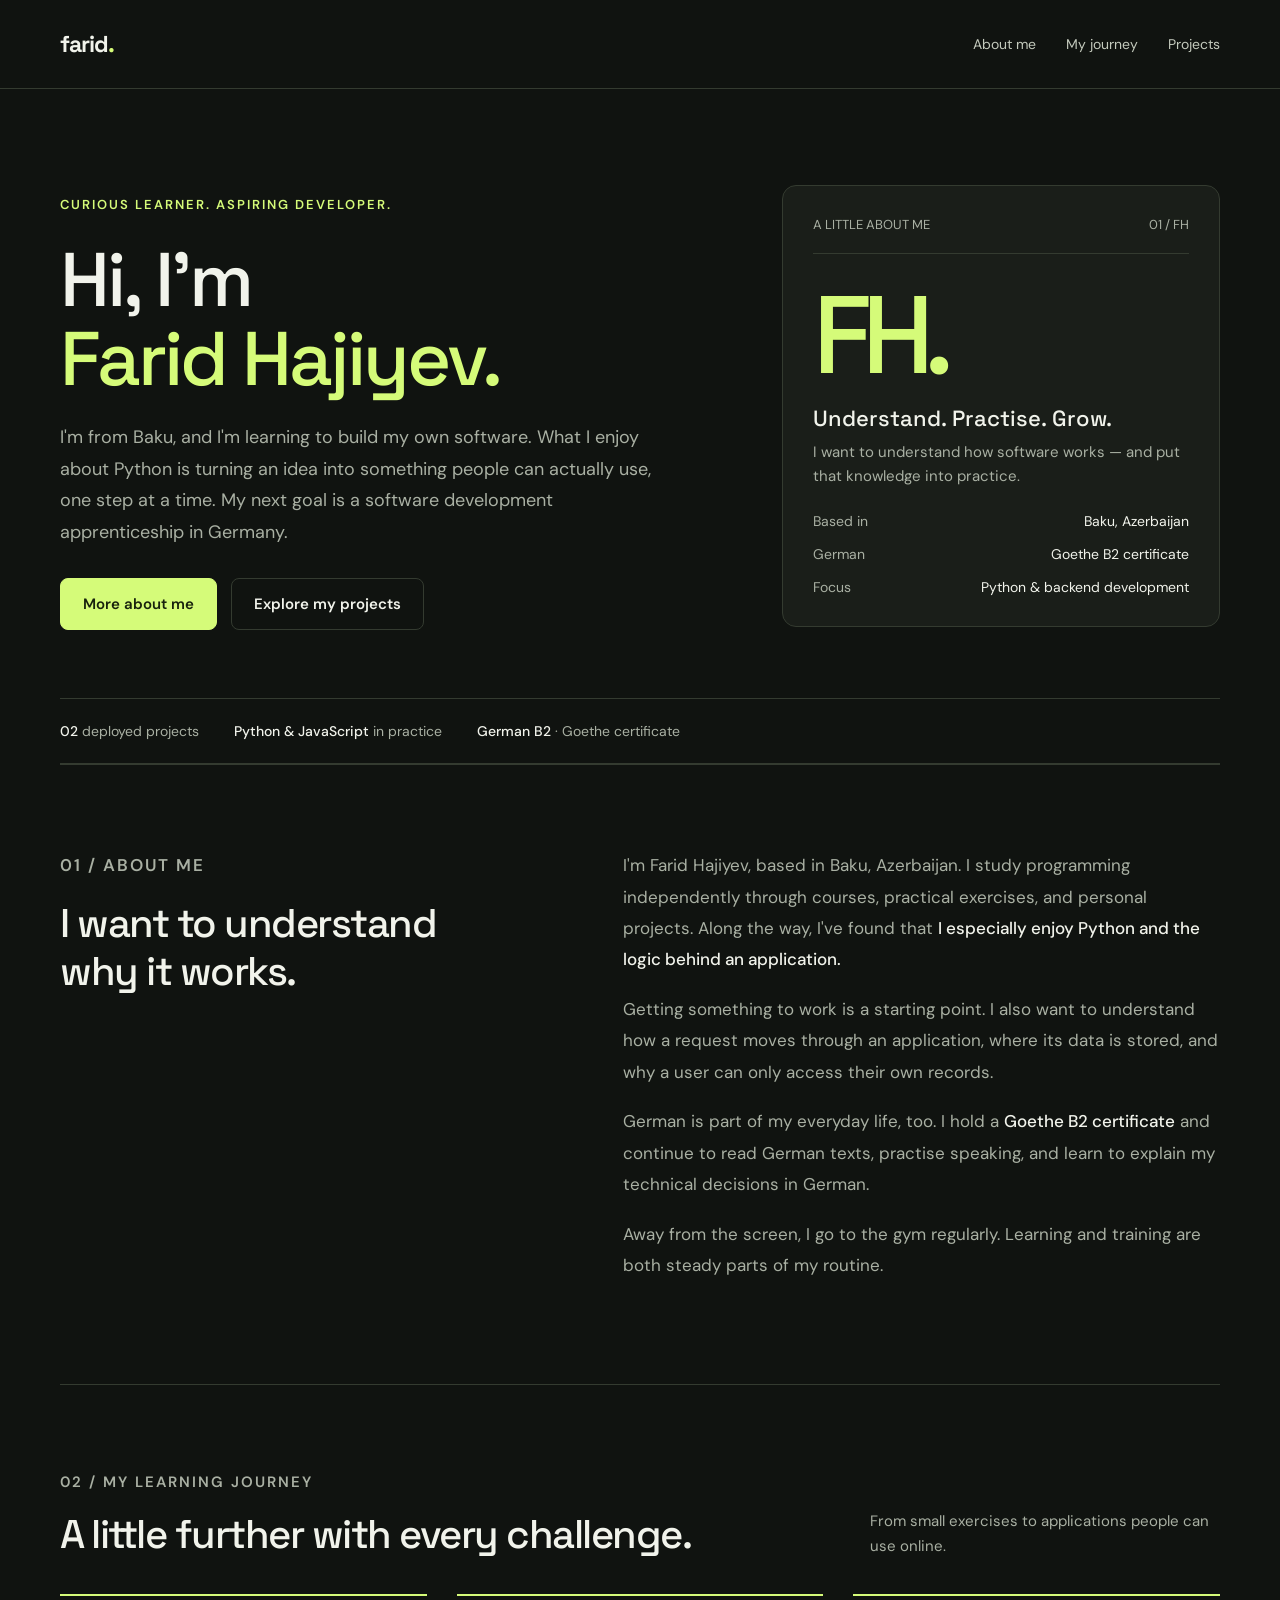
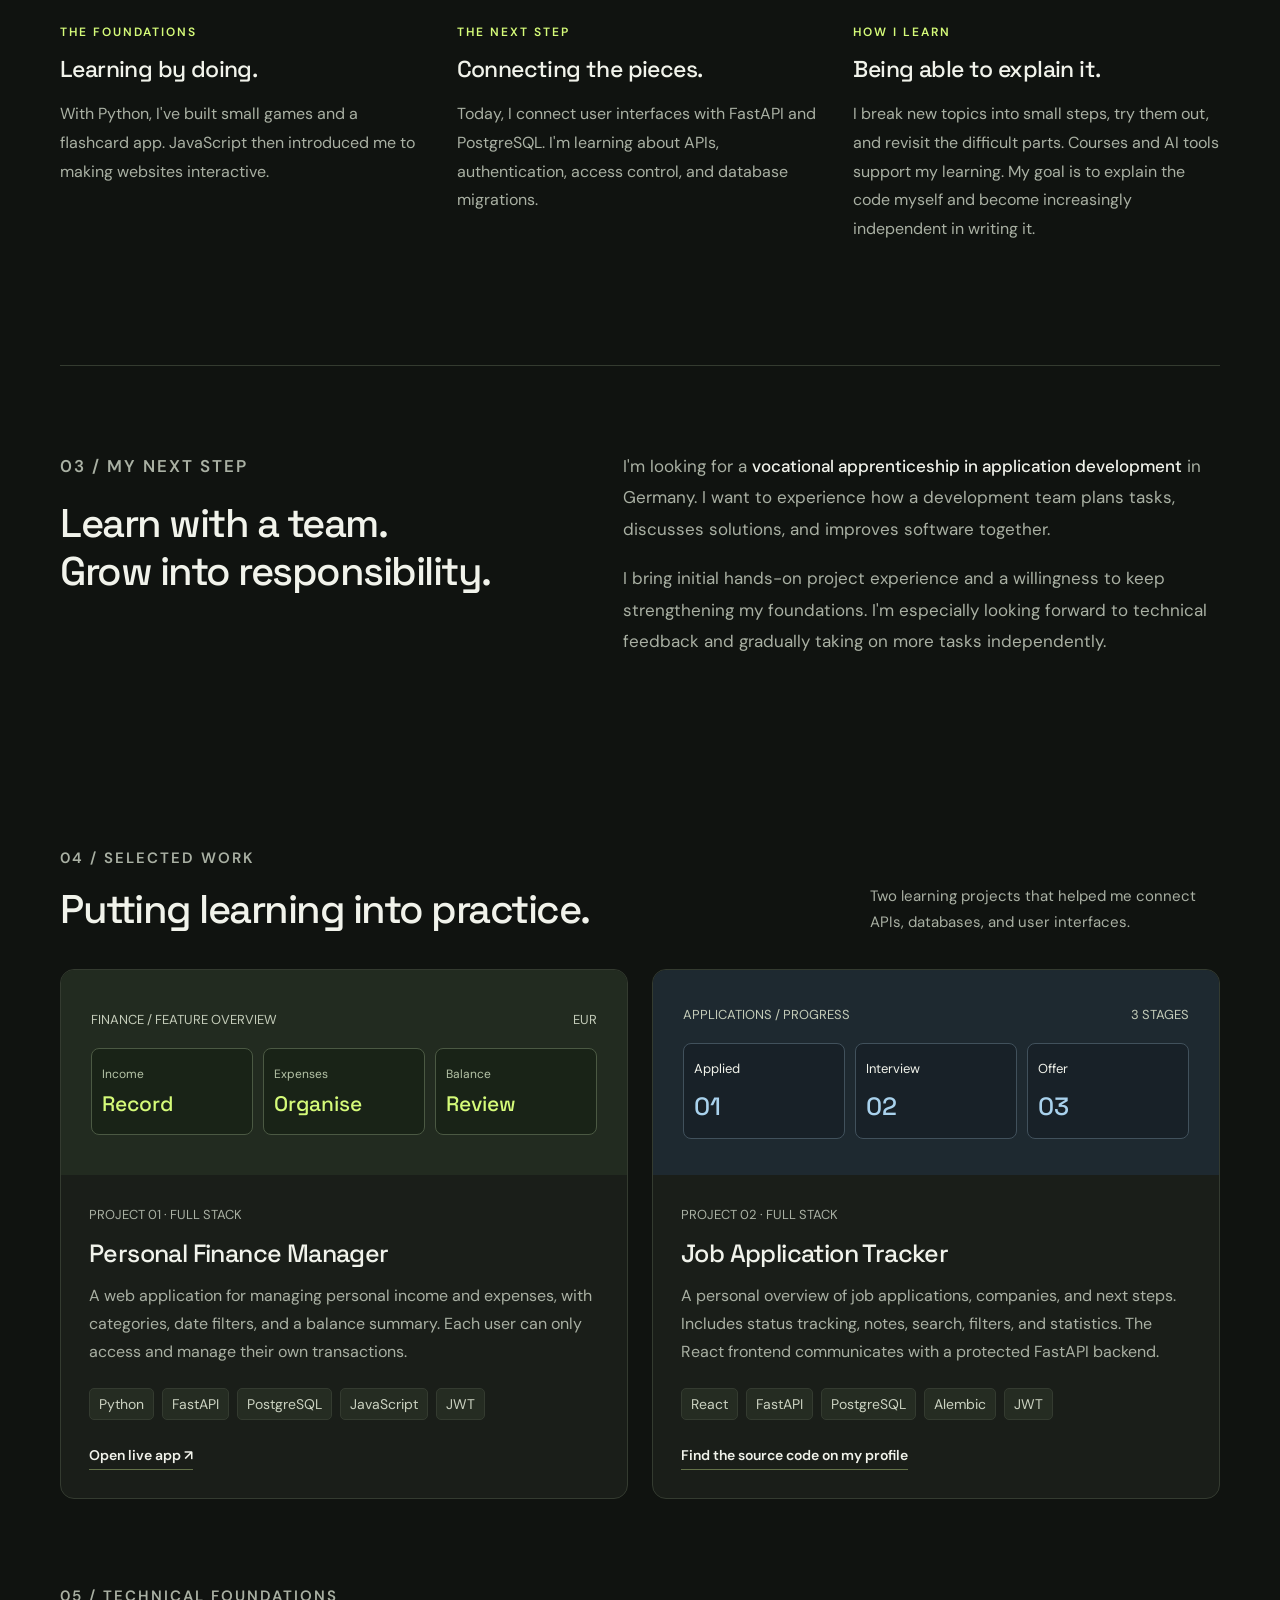
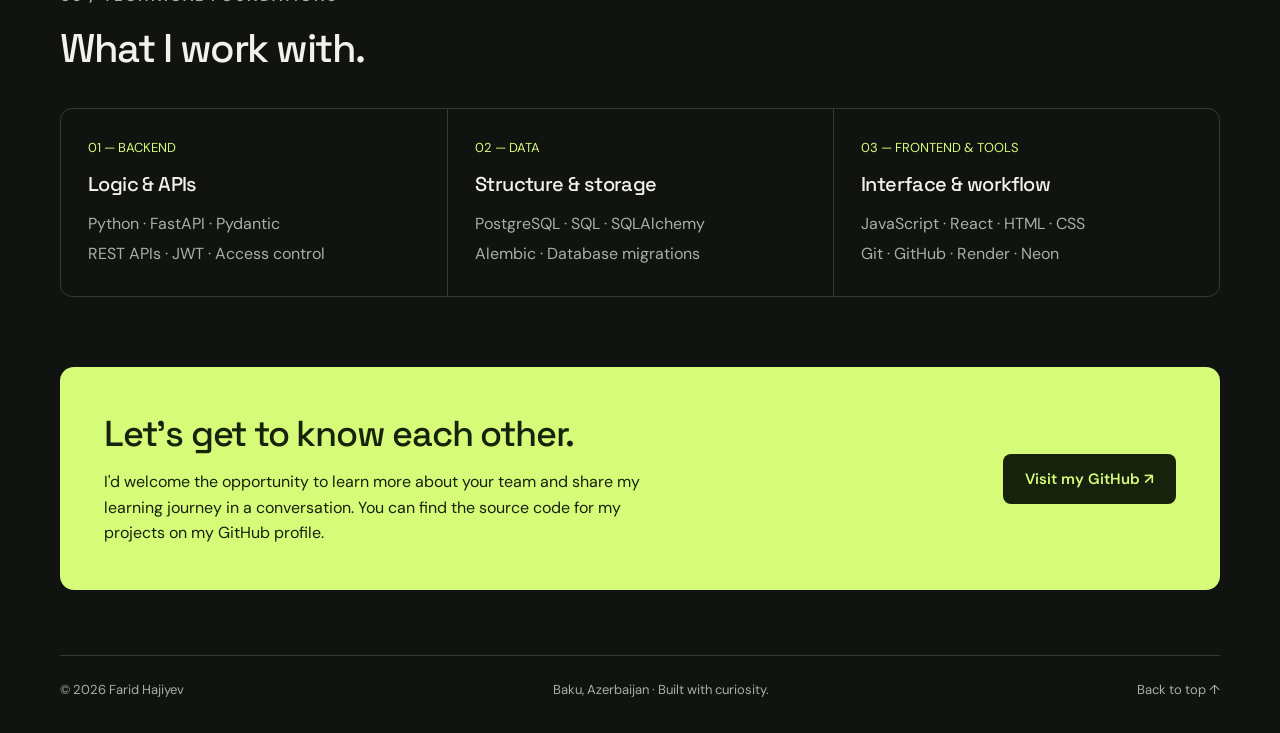
==== index.html @ 2de076d3 "Add files via upload" ====
<!doctype html>
<html lang="en">
<head>
<meta charset="UTF-8"><meta name="viewport" content="width=device-width,initial-scale=1">
<title>Farid Hajiyev — Aspiring Software Developer</title>
<meta name="description" content="Meet Farid Hajiyev, an aspiring software developer from Baku. My learning journey, motivation, and projects with Python, FastAPI, React, and PostgreSQL.">
<meta name="theme-color" content="#101310">
<link rel="icon" type="image/svg+xml" href="data:image/svg+xml,%3Csvg xmlns='http://www.w3.org/2000/svg' viewBox='0 0 64 64'%3E%3Crect width='64' height='64' rx='14' fill='%23101310'/%3E%3Ctext x='11' y='44' font-family='Arial' font-weight='bold' font-size='34' fill='%23d5fb79'%3EFH%3C/text%3E%3C/svg%3E">
<style>
@import url('https://fonts.googleapis.com/css2?family=DM+Sans:wght@400;500;600;700&family=Space+Grotesk:wght@400;500;600;700&display=swap');
:root{--bg:#101310;--panel:#1a1e19;--ink:#f1f3eb;--muted:#a9b0a3;--lime:#d5fb79;--line:#343b30;font-family:'DM Sans',sans-serif;color:var(--ink);background:var(--bg);font-synthesis:none}*{box-sizing:border-box}html{scroll-behavior:smooth;scroll-padding-top:90px}body{margin:0}a{color:inherit;text-decoration:none}button{font:inherit}a:focus-visible,button:focus-visible{outline:3px solid var(--lime);outline-offset:6px}::selection{color:var(--bg);background:var(--lime)}.wrap{width:min(1160px,calc(100% - 64px));margin:auto}header{border-bottom:1px solid var(--line)}nav{min-height:88px;display:flex;align-items:center;justify-content:space-between;gap:24px}.logo{font-family:'Space Grotesk',sans-serif;font-weight:700;font-size:23px;letter-spacing:-1px}.logo span{color:var(--lime)}.navlinks{display:flex;gap:30px;align-items:center;font-size:14px}.navlinks a{color:#c4cabd}.navlinks a:hover{color:var(--lime)}.nav-git{padding:10px 17px;border:1px solid var(--line);border-radius:100px}.eyebrow{font-size:13px;letter-spacing:2px;text-transform:uppercase;color:var(--lime);font-weight:600}.hero{padding:92px 0 68px;display:grid;grid-template-columns:1.5fr 1fr;gap:65px;align-items:center}h1,h2,h3{font-family:'Space Grotesk',sans-serif;font-weight:500}h1{font-size:clamp(50px,6.8vw,86px);line-height:1.04;letter-spacing:-5px;margin:24px 0}h1 em{font-style:normal;color:var(--lime)}.intro{font-size:18px;line-height:1.75;color:var(--muted);max-width:550px}.actions{display:flex;gap:14px;flex-wrap:wrap;margin-top:30px}.button{display:inline-flex;align-items:center;justify-content:center;gap:20px;padding:15px 22px;border-radius:8px;font-size:15px;font-weight:600;border:1px solid var(--line);transition:transform .2s,background .2s}.button:hover{transform:translateY(-2px);background:#272e22}.primary{background:var(--lime);border-color:var(--lime);color:#18220d}.primary:hover{background:#e1ff9b}.profile{border:1px solid var(--line);border-radius:14px;padding:30px;position:relative;background:var(--panel)}.profile-top{display:flex;justify-content:space-between;align-items:center;border-bottom:1px solid var(--line);padding-bottom:20px;font-size:13px;color:var(--muted)}.monogram{font-family:'Space Grotesk',sans-serif;font-size:110px;font-weight:500;color:var(--lime);letter-spacing:-10px;margin:26px 0 14px;line-height:1}.profile h2{font-size:24px;margin:0 0 8px}.profile p{color:var(--muted);margin:0 0 24px;font-size:15px;line-height:1.6}.facts{margin:0;display:grid;gap:15px}.facts div{display:flex;justify-content:space-between;gap:20px;font-size:14px}.facts dt{color:var(--muted)}.facts dd{margin:0;text-align:right}.hero-foot{padding:23px 0;border-top:1px solid var(--line);border-bottom:1px solid var(--line);display:flex;gap:35px;flex-wrap:wrap;color:var(--muted);font-size:14px}.hero-foot strong{color:var(--ink);font-weight:500}.section{padding:85px 0}.section-head{display:flex;justify-content:space-between;align-items:end;gap:25px;margin-bottom:34px}.section-head h2{font-size:40px;letter-spacing:-1.5px;margin:13px 0 0}.section-head p{max-width:350px;color:var(--muted);line-height:1.7;font-size:15px;margin:0}.projects{display:grid;grid-template-columns:1fr 1fr;gap:24px}.project{border:1px solid var(--line);border-radius:14px;overflow:hidden;background:var(--panel)}.project-visual{padding:30px;background:#222b20;min-height:205px;display:flex;flex-direction:column;justify-content:center;gap:20px}.project-visual.blue{background:#1e2930}.visual-label{display:flex;justify-content:space-between;gap:15px;font-size:13px;color:#c4ccb9}.visual-values{display:grid;grid-template-columns:repeat(3,1fr);gap:10px}.visual-values div{border:1px solid #4b5943;border-radius:8px;padding:17px 10px;background:#192317}.visual-values span{font-size:12px;color:#b5c3a7;display:block}.visual-values strong{font-family:'Space Grotesk',sans-serif;display:block;margin-top:8px;font-size:21px;color:var(--lime);font-weight:500}.pipeline{display:grid;grid-template-columns:repeat(3,1fr);gap:10px}.pipeline div{padding:16px 10px;border:1px solid #41515c;border-radius:8px;background:#182128;font-size:13px}.pipeline strong{display:block;font-family:'Space Grotesk',sans-serif;font-size:25px;color:#a9d2ed;margin-top:13px;font-weight:500}.project-body{padding:28px}.project-number{font-size:13px;color:var(--muted)}h3{font-size:25px;letter-spacing:-.6px;margin:13px 0}.project-body p{color:var(--muted);line-height:1.75;font-size:16px;margin:0 0 22px}.tags{display:flex;gap:8px;flex-wrap:wrap}.tags span{font-size:12px;padding:6px 9px;background:#252c22;border:1px solid var(--line);border-radius:5px;color:#cbd2c1}.project-links{display:flex;gap:22px;margin-top:26px;font-size:14px;font-weight:600}.project-links a{border-bottom:1px solid #637148;padding-bottom:5px}.project-links a:hover{color:var(--lime)}.about{border-top:1px solid var(--line);display:grid;grid-template-columns:1fr 1.25fr;gap:85px}.about h2{font-size:40px;letter-spacing:-1.5px;line-height:1.2;margin:16px 0}.about p{font-size:17px;line-height:1.85;color:var(--muted);margin:0 0 18px}.about strong{color:var(--ink);font-weight:500}.skills{display:grid;grid-template-columns:repeat(3,1fr);gap:0;border:1px solid var(--line);border-radius:12px;overflow:hidden}.skill{padding:27px}.skill+.skill{border-left:1px solid var(--line)}.skill small{color:var(--lime);font-size:13px}.skill h3{font-size:20px;margin:14px 0 12px}.skill p{color:var(--muted);line-height:1.9;font-size:16px;margin:0}.contact{margin:70px 0 65px;padding:44px;border-radius:14px;background:var(--lime);color:#17220d;display:flex;align-items:center;justify-content:space-between;gap:35px}.contact h2{font-size:36px;letter-spacing:-1.2px;margin:0 0 12px}.contact p{font-size:16px;line-height:1.6;margin:0;max-width:580px}.contact .button{background:#17220d;color:var(--lime);border:0;flex-shrink:0}footer{display:flex;justify-content:space-between;gap:20px;flex-wrap:wrap;padding:25px 0 35px;border-top:1px solid var(--line);font-size:13px;color:var(--muted)}.skip{position:absolute;top:-100px;left:20px;background:var(--lime);color:#101310;padding:12px}.skip:focus{top:12px;z-index:5}@media(max-width:850px){.hero{gap:30px;grid-template-columns:1.3fr 1fr;padding-top:65px}h1{letter-spacing:-3px}.profile{padding:24px}.monogram{font-size:85px}.about{gap:35px}.visual-values strong{font-size:18px}.contact{padding:30px}.contact h2{font-size:30px}}@media(max-width:650px){.wrap{width:calc(100% - 36px)}nav{min-height:74px}.navlinks{gap:16px}.navlinks .nav-git{display:none}.hero{grid-template-columns:1fr;padding:54px 0 36px;gap:35px}h1{font-size:58px;letter-spacing:-3px}.profile{display:none}.hero-foot{gap:14px 25px}.section{padding:54px 0}.section-head{display:block}.section-head p{margin-top:18px}.section-head h2,.about h2{font-size:33px}.projects,.about,.skills{grid-template-columns:1fr}.about{gap:20px}.skill+.skill{border-left:0;border-top:1px solid var(--line)}.contact{display:block;margin:45px 0;padding:27px}.contact .button{margin-top:23px}.project-visual{padding:24px}.project-body{padding:24px}footer{font-size:12px}}@media(prefers-reduced-motion:reduce){html{scroll-behavior:auto}.button{transition:none}}
.learning{border-top:1px solid var(--line)}.learning-grid{display:grid;grid-template-columns:repeat(3,minmax(0,1fr));gap:30px}.learning-grid article{border-top:2px solid var(--lime);padding-top:24px}.learning-grid h3{font-size:23px}.learning-grid p{color:var(--muted);font-size:16px;line-height:1.8}.learning-grid .eyebrow{font-size:12px}.ambition{margin-top:20px}.hero .eyebrow{line-height:1.7}.profile h2{font-size:22px}.intro{max-width:600px}.hero{grid-template-columns:minmax(0,1.5fr) minmax(0,1fr)}h1{font-size:clamp(42px,6vw,76px);letter-spacing:-3px}.tags span{font-size:14px}@media(max-width:850px){.hero{grid-template-columns:1fr}.profile{max-width:540px}.monogram{font-size:72px}}@media(max-width:650px){.learning-grid{grid-template-columns:1fr;gap:28px}.profile{display:block}.navlinks{gap:12px;font-size:14px}.logo{font-size:21px}.hero{padding-top:40px}h1{font-size:clamp(38px,10vw,58px);letter-spacing:-2px}.hero .eyebrow{font-size:12px;letter-spacing:1px}.facts div{flex-wrap:wrap}.facts dd{text-align:left}.ambition{margin-top:0}}@media(max-width:370px){nav{flex-wrap:wrap;padding:18px 0;gap:16px}.navlinks{flex-wrap:wrap}.visual-values,.pipeline{grid-template-columns:1fr}.hero-foot{display:grid}}
</style></head>
<body><a class="skip" href="#main">Skip to content</a><header><nav class="wrap" aria-label="Main navigation"><a href="#" class="logo" aria-label="Farid Hajiyev homepage">farid<span>.</span></a><div class="navlinks"><a href="#about">About me</a><a href="#journey">My journey</a><a href="#projects">Projects</a></div></nav></header>
<main id="main" class="wrap"><section class="hero"><div><p class="eyebrow">Curious learner. Aspiring developer.</p><h1>Hi, I'm<br><em>Farid Hajiyev.</em></h1><p class="intro">I'm from Baku, and I'm learning to build my own software. What I enjoy about Python is turning an idea into something people can actually use, one step at a time. My next goal is a software development apprenticeship in Germany.</p><div class="actions"><a class="button primary" href="#about">More about me</a><a class="button" href="#projects">Explore my projects</a></div></div><aside class="profile" aria-label="Profile at a glance"><div class="profile-top"><span>A LITTLE ABOUT ME</span><span>01 / FH</span></div><div class="monogram" aria-hidden="true">FH.</div><h2>Understand. Practise. Grow.</h2><p>I want to understand how software works — and put that knowledge into practice.</p><dl class="facts"><div><dt>Based in</dt><dd>Baku, Azerbaijan</dd></div><div><dt>German</dt><dd>Goethe B2 certificate</dd></div><div><dt>Focus</dt><dd>Python &amp; backend development</dd></div></dl></aside></section>
<div class="hero-foot"><span><strong>02</strong> deployed projects</span><span><strong>Python &amp; JavaScript</strong> in practice</span><span><strong>German B2</strong> · Goethe certificate</span></div>
<section id="about" class="section about"><div><p class="eyebrow">01 / About me</p><h2>I want to understand<br>why it works.</h2></div><div><p>I'm Farid Hajiyev, based in Baku, Azerbaijan. I study programming independently through courses, practical exercises, and personal projects. Along the way, I've found that <strong>I especially enjoy Python and the logic behind an application.</strong></p><p>Getting something to work is a starting point. I also want to understand how a request moves through an application, where its data is stored, and why a user can only access their own records.</p><p>German is part of my everyday life, too. I hold a <strong>Goethe B2 certificate</strong> and continue to read German texts, practise speaking, and learn to explain my technical decisions in German.</p><p>Away from the screen, I go to the gym regularly. Learning and training are both steady parts of my routine.</p></div></section>
<section id="journey" class="section learning"><div class="section-head"><div><p class="eyebrow">02 / My learning journey</p><h2>A little further with every challenge.</h2></div><p>From small exercises to applications people can use online.</p></div><div class="learning-grid"><article><span class="eyebrow">The foundations</span><h3>Learning by doing.</h3><p>With Python, I've built small games and a flashcard app. JavaScript then introduced me to making websites interactive.</p></article><article><span class="eyebrow">The next step</span><h3>Connecting the pieces.</h3><p>Today, I connect user interfaces with FastAPI and PostgreSQL. I'm learning about APIs, authentication, access control, and database migrations.</p></article><article><span class="eyebrow">How I learn</span><h3>Being able to explain it.</h3><p>I break new topics into small steps, try them out, and revisit the difficult parts. Courses and AI tools support my learning. My goal is to explain the code myself and become increasingly independent in writing it.</p></article></div></section>
<section class="section about ambition"><div><p class="eyebrow">03 / My next step</p><h2>Learn with a team.<br>Grow into responsibility.</h2></div><div><p>I'm looking for a <strong>vocational apprenticeship in application development</strong> in Germany. I want to experience how a development team plans tasks, discusses solutions, and improves software together.</p><p>I bring initial hands-on project experience and a willingness to keep strengthening my foundations. I'm especially looking forward to technical feedback and gradually taking on more tasks independently.</p></div></section>
<section id="projects" class="section"><div class="section-head"><div><p class="eyebrow">04 / Selected work</p><h2>Putting learning into practice.</h2></div><p>Two learning projects that helped me connect APIs, databases, and user interfaces.</p></div><div class="projects">
<article class="project"><div class="project-visual" role="img" aria-label="Feature overview: income, expenses, and balance"><div class="visual-label"><span>FINANCE / FEATURE OVERVIEW</span><span>EUR</span></div><div class="visual-values"><div><span>Income</span><strong>Record</strong></div><div><span>Expenses</span><strong>Organise</strong></div><div><span>Balance</span><strong>Review</strong></div></div></div><div class="project-body"><span class="project-number">PROJECT 01 · FULL STACK</span><h3>Personal Finance Manager</h3><p>A web application for managing personal income and expenses, with categories, date filters, and a balance summary. Each user can only access and manage their own transactions.</p><div class="tags"><span>Python</span><span>FastAPI</span><span>PostgreSQL</span><span>JavaScript</span><span>JWT</span></div><div class="project-links"><a href="https://personal-finance-manager-vkfz.onrender.com" target="_blank" rel="noopener noreferrer">Open live app ↗</a></div></div></article>
<article class="project"><div class="project-visual blue" role="img" aria-label="Application journey: applied, interview, and offer"><div class="visual-label"><span>APPLICATIONS / PROGRESS</span><span>3 STAGES</span></div><div class="pipeline"><div>Applied<strong>01</strong></div><div>Interview<strong>02</strong></div><div>Offer<strong>03</strong></div></div></div><div class="project-body"><span class="project-number">PROJECT 02 · FULL STACK</span><h3>Job Application Tracker</h3><p>A personal overview of job applications, companies, and next steps. Includes status tracking, notes, search, filters, and statistics. The React frontend communicates with a protected FastAPI backend.</p><div class="tags"><span>React</span><span>FastAPI</span><span>PostgreSQL</span><span>Alembic</span><span>JWT</span></div><div class="project-links"><a href="#contact">Find the source code on my profile</a></div></div></article>
</div></section>
<section aria-labelledby="skills-title"><div class="section-head"><div><p class="eyebrow">05 / Technical foundations</p><h2 id="skills-title">What I work with.</h2></div></div><div class="skills"><article class="skill"><small>01 — BACKEND</small><h3>Logic &amp; APIs</h3><p>Python · FastAPI · Pydantic<br>REST APIs · JWT · Access control</p></article><article class="skill"><small>02 — DATA</small><h3>Structure &amp; storage</h3><p>PostgreSQL · SQL · SQLAlchemy<br>Alembic · Database migrations</p></article><article class="skill"><small>03 — FRONTEND &amp; TOOLS</small><h3>Interface &amp; workflow</h3><p>JavaScript · React · HTML · CSS<br>Git · GitHub · Render · Neon</p></article></div></section>
<section id="contact" class="contact"><div><h2>Let's get to know each other.</h2><p>I'd welcome the opportunity to learn more about your team and share my learning journey in a conversation. You can find the source code for my projects on my GitHub profile.</p></div><a class="button" href="https://github.com/faridhajiyev03" target="_blank" rel="noopener noreferrer">Visit my GitHub ↗</a></section></main><footer class="wrap"><span>© 2026 Farid Hajiyev</span><span>Baku, Azerbaijan · Built with curiosity.</span><a href="#">Back to top ↑</a></footer></body></html>
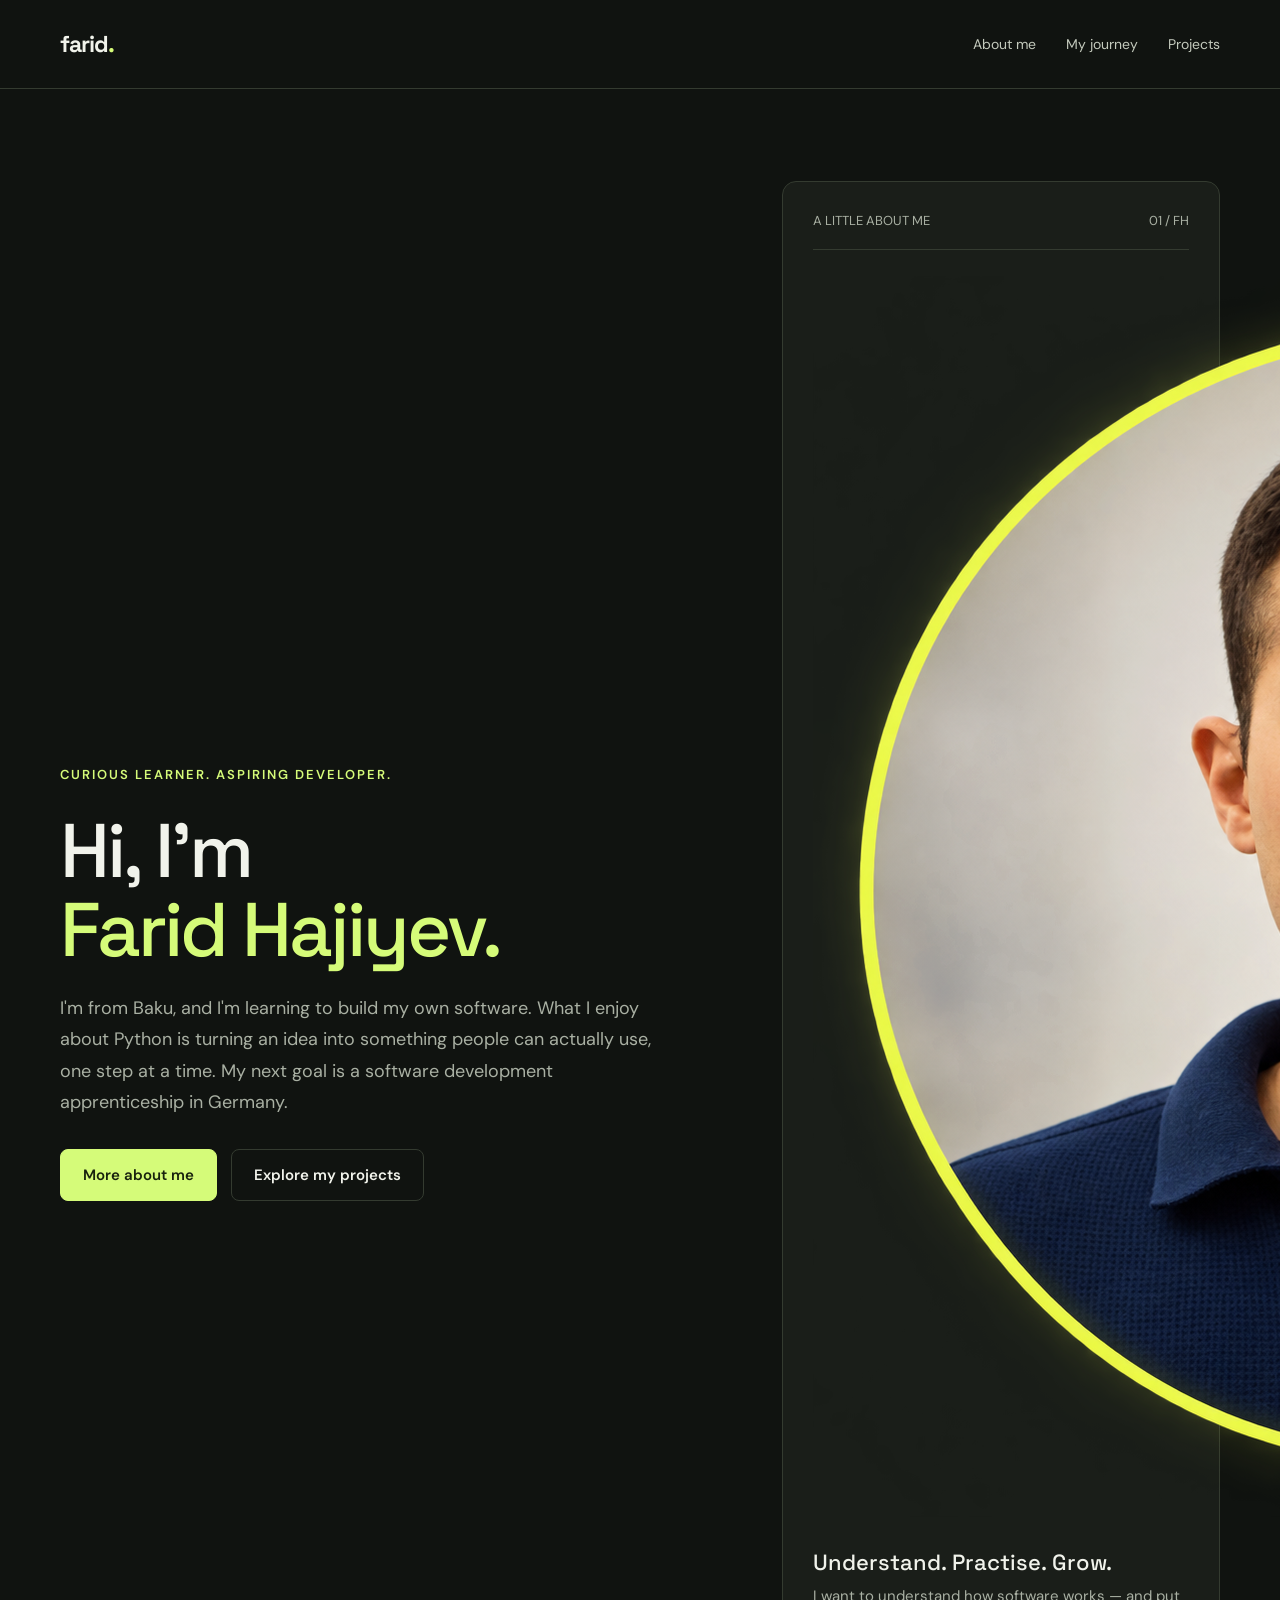
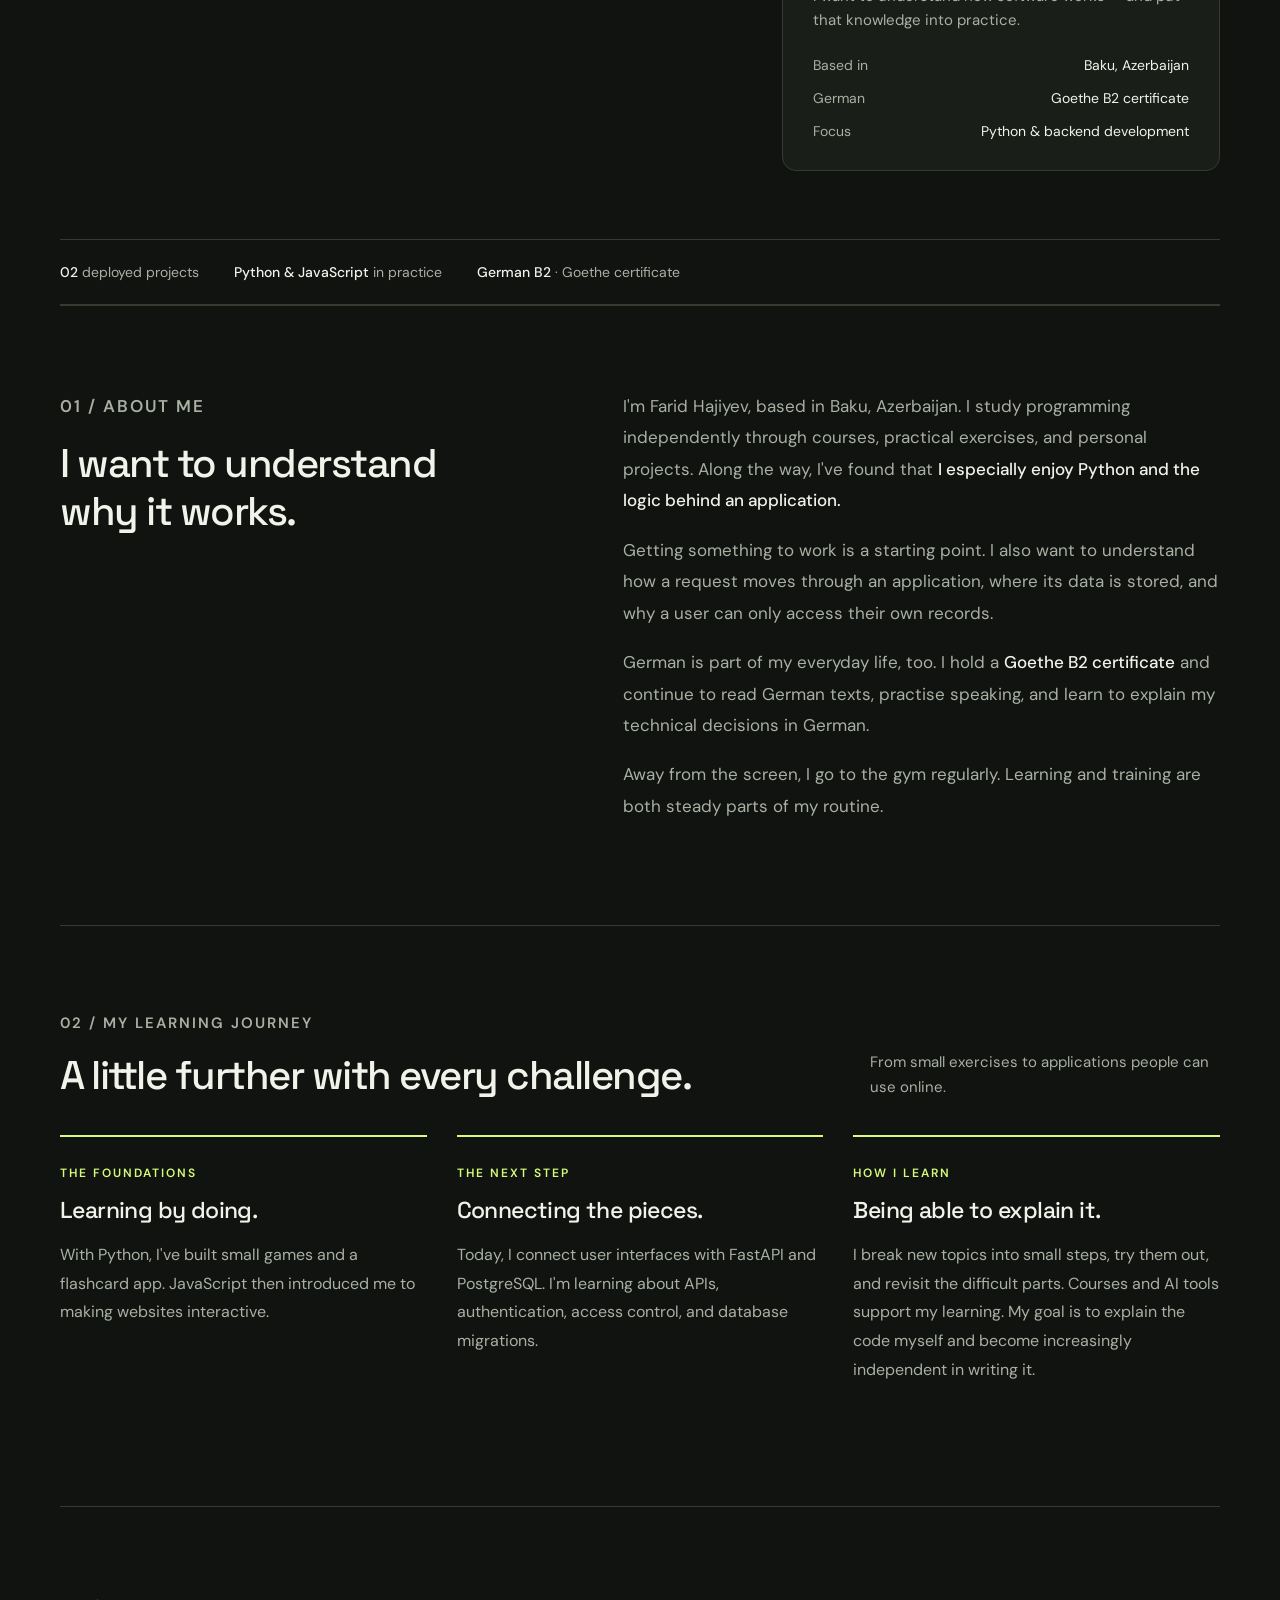
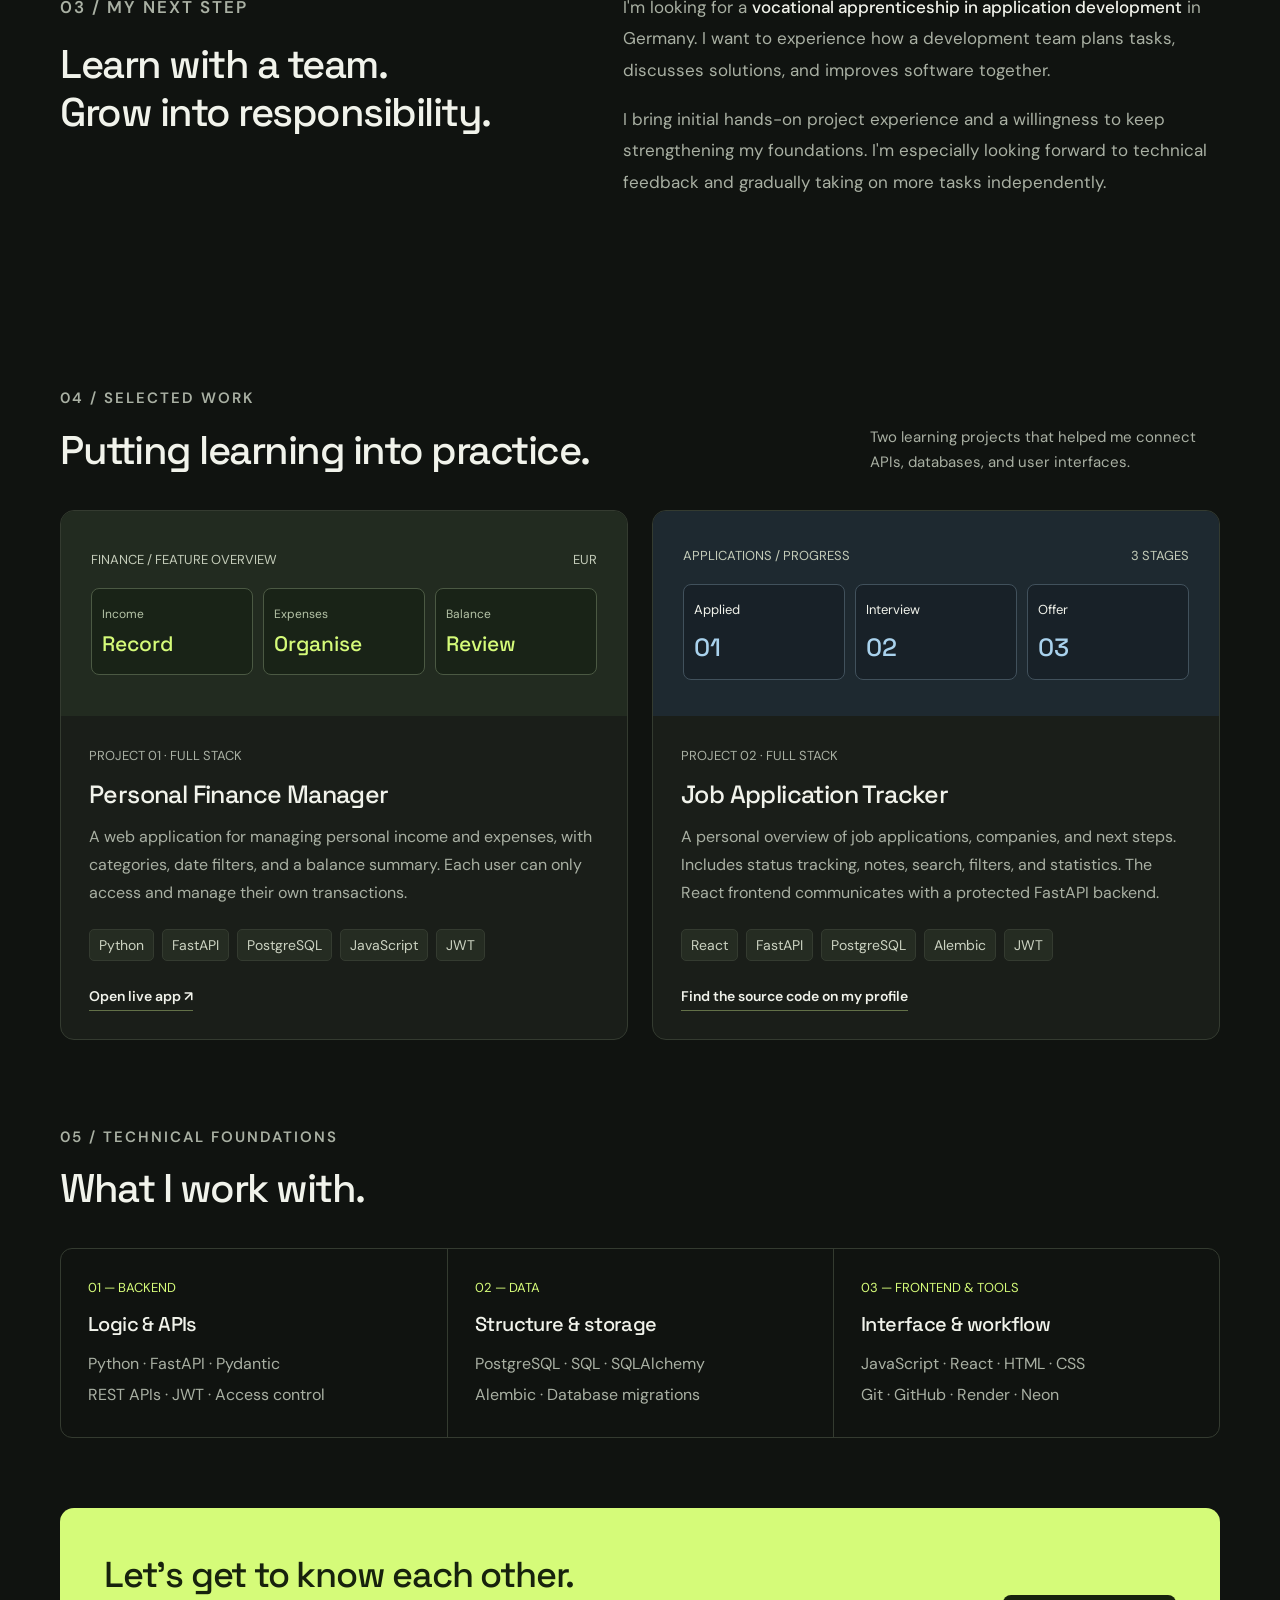
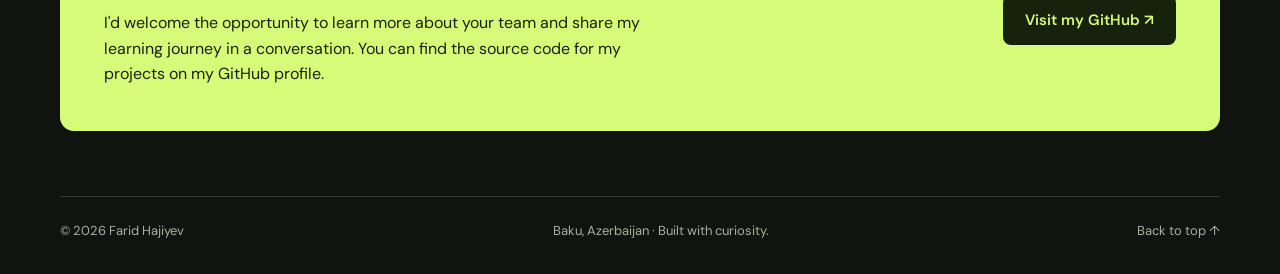
==== commit c422c8f8: "Add learning section and profile photo to index.html" ====
--- a/index.html
+++ b/index.html
@@ -9,10 +9,10 @@
 <style>
 @import url('https://fonts.googleapis.com/css2?family=DM+Sans:wght@400;500;600;700&family=Space+Grotesk:wght@400;500;600;700&display=swap');
 :root{--bg:#101310;--panel:#1a1e19;--ink:#f1f3eb;--muted:#a9b0a3;--lime:#d5fb79;--line:#343b30;font-family:'DM Sans',sans-serif;color:var(--ink);background:var(--bg);font-synthesis:none}*{box-sizing:border-box}html{scroll-behavior:smooth;scroll-padding-top:90px}body{margin:0}a{color:inherit;text-decoration:none}button{font:inherit}a:focus-visible,button:focus-visible{outline:3px solid var(--lime);outline-offset:6px}::selection{color:var(--bg);background:var(--lime)}.wrap{width:min(1160px,calc(100% - 64px));margin:auto}header{border-bottom:1px solid var(--line)}nav{min-height:88px;display:flex;align-items:center;justify-content:space-between;gap:24px}.logo{font-family:'Space Grotesk',sans-serif;font-weight:700;font-size:23px;letter-spacing:-1px}.logo span{color:var(--lime)}.navlinks{display:flex;gap:30px;align-items:center;font-size:14px}.navlinks a{color:#c4cabd}.navlinks a:hover{color:var(--lime)}.nav-git{padding:10px 17px;border:1px solid var(--line);border-radius:100px}.eyebrow{font-size:13px;letter-spacing:2px;text-transform:uppercase;color:var(--lime);font-weight:600}.hero{padding:92px 0 68px;display:grid;grid-template-columns:1.5fr 1fr;gap:65px;align-items:center}h1,h2,h3{font-family:'Space Grotesk',sans-serif;font-weight:500}h1{font-size:clamp(50px,6.8vw,86px);line-height:1.04;letter-spacing:-5px;margin:24px 0}h1 em{font-style:normal;color:var(--lime)}.intro{font-size:18px;line-height:1.75;color:var(--muted);max-width:550px}.actions{display:flex;gap:14px;flex-wrap:wrap;margin-top:30px}.button{display:inline-flex;align-items:center;justify-content:center;gap:20px;padding:15px 22px;border-radius:8px;font-size:15px;font-weight:600;border:1px solid var(--line);transition:transform .2s,background .2s}.button:hover{transform:translateY(-2px);background:#272e22}.primary{background:var(--lime);border-color:var(--lime);color:#18220d}.primary:hover{background:#e1ff9b}.profile{border:1px solid var(--line);border-radius:14px;padding:30px;position:relative;background:var(--panel)}.profile-top{display:flex;justify-content:space-between;align-items:center;border-bottom:1px solid var(--line);padding-bottom:20px;font-size:13px;color:var(--muted)}.monogram{font-family:'Space Grotesk',sans-serif;font-size:110px;font-weight:500;color:var(--lime);letter-spacing:-10px;margin:26px 0 14px;line-height:1}.profile h2{font-size:24px;margin:0 0 8px}.profile p{color:var(--muted);margin:0 0 24px;font-size:15px;line-height:1.6}.facts{margin:0;display:grid;gap:15px}.facts div{display:flex;justify-content:space-between;gap:20px;font-size:14px}.facts dt{color:var(--muted)}.facts dd{margin:0;text-align:right}.hero-foot{padding:23px 0;border-top:1px solid var(--line);border-bottom:1px solid var(--line);display:flex;gap:35px;flex-wrap:wrap;color:var(--muted);font-size:14px}.hero-foot strong{color:var(--ink);font-weight:500}.section{padding:85px 0}.section-head{display:flex;justify-content:space-between;align-items:end;gap:25px;margin-bottom:34px}.section-head h2{font-size:40px;letter-spacing:-1.5px;margin:13px 0 0}.section-head p{max-width:350px;color:var(--muted);line-height:1.7;font-size:15px;margin:0}.projects{display:grid;grid-template-columns:1fr 1fr;gap:24px}.project{border:1px solid var(--line);border-radius:14px;overflow:hidden;background:var(--panel)}.project-visual{padding:30px;background:#222b20;min-height:205px;display:flex;flex-direction:column;justify-content:center;gap:20px}.project-visual.blue{background:#1e2930}.visual-label{display:flex;justify-content:space-between;gap:15px;font-size:13px;color:#c4ccb9}.visual-values{display:grid;grid-template-columns:repeat(3,1fr);gap:10px}.visual-values div{border:1px solid #4b5943;border-radius:8px;padding:17px 10px;background:#192317}.visual-values span{font-size:12px;color:#b5c3a7;display:block}.visual-values strong{font-family:'Space Grotesk',sans-serif;display:block;margin-top:8px;font-size:21px;color:var(--lime);font-weight:500}.pipeline{display:grid;grid-template-columns:repeat(3,1fr);gap:10px}.pipeline div{padding:16px 10px;border:1px solid #41515c;border-radius:8px;background:#182128;font-size:13px}.pipeline strong{display:block;font-family:'Space Grotesk',sans-serif;font-size:25px;color:#a9d2ed;margin-top:13px;font-weight:500}.project-body{padding:28px}.project-number{font-size:13px;color:var(--muted)}h3{font-size:25px;letter-spacing:-.6px;margin:13px 0}.project-body p{color:var(--muted);line-height:1.75;font-size:16px;margin:0 0 22px}.tags{display:flex;gap:8px;flex-wrap:wrap}.tags span{font-size:12px;padding:6px 9px;background:#252c22;border:1px solid var(--line);border-radius:5px;color:#cbd2c1}.project-links{display:flex;gap:22px;margin-top:26px;font-size:14px;font-weight:600}.project-links a{border-bottom:1px solid #637148;padding-bottom:5px}.project-links a:hover{color:var(--lime)}.about{border-top:1px solid var(--line);display:grid;grid-template-columns:1fr 1.25fr;gap:85px}.about h2{font-size:40px;letter-spacing:-1.5px;line-height:1.2;margin:16px 0}.about p{font-size:17px;line-height:1.85;color:var(--muted);margin:0 0 18px}.about strong{color:var(--ink);font-weight:500}.skills{display:grid;grid-template-columns:repeat(3,1fr);gap:0;border:1px solid var(--line);border-radius:12px;overflow:hidden}.skill{padding:27px}.skill+.skill{border-left:1px solid var(--line)}.skill small{color:var(--lime);font-size:13px}.skill h3{font-size:20px;margin:14px 0 12px}.skill p{color:var(--muted);line-height:1.9;font-size:16px;margin:0}.contact{margin:70px 0 65px;padding:44px;border-radius:14px;background:var(--lime);color:#17220d;display:flex;align-items:center;justify-content:space-between;gap:35px}.contact h2{font-size:36px;letter-spacing:-1.2px;margin:0 0 12px}.contact p{font-size:16px;line-height:1.6;margin:0;max-width:580px}.contact .button{background:#17220d;color:var(--lime);border:0;flex-shrink:0}footer{display:flex;justify-content:space-between;gap:20px;flex-wrap:wrap;padding:25px 0 35px;border-top:1px solid var(--line);font-size:13px;color:var(--muted)}.skip{position:absolute;top:-100px;left:20px;background:var(--lime);color:#101310;padding:12px}.skip:focus{top:12px;z-index:5}@media(max-width:850px){.hero{gap:30px;grid-template-columns:1.3fr 1fr;padding-top:65px}h1{letter-spacing:-3px}.profile{padding:24px}.monogram{font-size:85px}.about{gap:35px}.visual-values strong{font-size:18px}.contact{padding:30px}.contact h2{font-size:30px}}@media(max-width:650px){.wrap{width:calc(100% - 36px)}nav{min-height:74px}.navlinks{gap:16px}.navlinks .nav-git{display:none}.hero{grid-template-columns:1fr;padding:54px 0 36px;gap:35px}h1{font-size:58px;letter-spacing:-3px}.profile{display:none}.hero-foot{gap:14px 25px}.section{padding:54px 0}.section-head{display:block}.section-head p{margin-top:18px}.section-head h2,.about h2{font-size:33px}.projects,.about,.skills{grid-template-columns:1fr}.about{gap:20px}.skill+.skill{border-left:0;border-top:1px solid var(--line)}.contact{display:block;margin:45px 0;padding:27px}.contact .button{margin-top:23px}.project-visual{padding:24px}.project-body{padding:24px}footer{font-size:12px}}@media(prefers-reduced-motion:reduce){html{scroll-behavior:auto}.button{transition:none}}
-.learning{border-top:1px solid var(--line)}.learning-grid{display:grid;grid-template-columns:repeat(3,minmax(0,1fr));gap:30px}.learning-grid article{border-top:2px solid var(--lime);padding-top:24px}.learning-grid h3{font-size:23px}.learning-grid p{color:var(--muted);font-size:16px;line-height:1.8}.learning-grid .eyebrow{font-size:12px}.ambition{margin-top:20px}.hero .eyebrow{line-height:1.7}.profile h2{font-size:22px}.intro{max-width:600px}.hero{grid-template-columns:minmax(0,1.5fr) minmax(0,1fr)}h1{font-size:clamp(42px,6vw,76px);letter-spacing:-3px}.tags span{font-size:14px}@media(max-width:850px){.hero{grid-template-columns:1fr}.profile{max-width:540px}.monogram{font-size:72px}}@media(max-width:650px){.learning-grid{grid-template-columns:1fr;gap:28px}.profile{display:block}.navlinks{gap:12px;font-size:14px}.logo{font-size:21px}.hero{padding-top:40px}h1{font-size:clamp(38px,10vw,58px);letter-spacing:-2px}.hero .eyebrow{font-size:12px;letter-spacing:1px}.facts div{flex-wrap:wrap}.facts dd{text-align:left}.ambition{margin-top:0}}@media(max-width:370px){nav{flex-wrap:wrap;padding:18px 0;gap:16px}.navlinks{flex-wrap:wrap}.visual-values,.pipeline{grid-template-columns:1fr}.hero-foot{display:grid}}
+.learning{border-top:1px solid var(--line)}.learning-grid{display:grid;grid-template-columns:repeat(3,minmax(0,1fr));gap:30px}.learning-grid article{border-top:2px solid var(--lime);padding-top:24px}.learning-grid h3{font-size:23px}.learning-grid p{color:var(--muted);font-size:16px;line-height:1.8}.learning-grid .eyebrow{font-size:12px}.ambition{margin-top:20px}.hero .eyebrow{line-height:1.7}.profile h2{font-size:22px}.intro{max-width:600px}.hero{grid-template-columns:minmax(0,1.5fr) minmax(0,1fr)}h1{font-size:clamp(42px,6vw,76px);letter-spacing:-3px}.tags span{font-size:14px}@media(max-width:850px){.hero{grid-template-columns:1fr}.profile{max-width:540px}.monogram{font-size:72px}}@media(max-width:650px){.learning-grid{grid-template-columns:1fr;gap:28px}.profile{display:block}.navlinks{gap:12px;font-size:14px}.logo{font-size:21px}.hero{padding-top:40px}h1{font-size:clamp(38px,10vw,58px);letter-spacing:-2px}.hero .eyebrow{font-size:12px;letter-spacing:1px}.facts div{flex-wrap:wrap}.profile-photo{width:150px;height:150px;object-fit:cover;border-radius:50%;display:block}.facts dd{text-align:left}.ambition{margin-top:0}}@media(max-width:370px){nav{flex-wrap:wrap;padding:18px 0;gap:16px}.navlinks{flex-wrap:wrap}.visual-values,.pipeline{grid-template-columns:1fr}.hero-foot{display:grid}}
 </style></head>
 <body><a class="skip" href="#main">Skip to content</a><header><nav class="wrap" aria-label="Main navigation"><a href="#" class="logo" aria-label="Farid Hajiyev homepage">farid<span>.</span></a><div class="navlinks"><a href="#about">About me</a><a href="#journey">My journey</a><a href="#projects">Projects</a></div></nav></header>
-<main id="main" class="wrap"><section class="hero"><div><p class="eyebrow">Curious learner. Aspiring developer.</p><h1>Hi, I'm<br><em>Farid Hajiyev.</em></h1><p class="intro">I'm from Baku, and I'm learning to build my own software. What I enjoy about Python is turning an idea into something people can actually use, one step at a time. My next goal is a software development apprenticeship in Germany.</p><div class="actions"><a class="button primary" href="#about">More about me</a><a class="button" href="#projects">Explore my projects</a></div></div><aside class="profile" aria-label="Profile at a glance"><div class="profile-top"><span>A LITTLE ABOUT ME</span><span>01 / FH</span></div><div class="monogram" aria-hidden="true">FH.</div><h2>Understand. Practise. Grow.</h2><p>I want to understand how software works — and put that knowledge into practice.</p><dl class="facts"><div><dt>Based in</dt><dd>Baku, Azerbaijan</dd></div><div><dt>German</dt><dd>Goethe B2 certificate</dd></div><div><dt>Focus</dt><dd>Python &amp; backend development</dd></div></dl></aside></section>
+<main id="main" class="wrap"><section class="hero"><div><p class="eyebrow">Curious learner. Aspiring developer.</p><h1>Hi, I'm<br><em>Farid Hajiyev.</em></h1><p class="intro">I'm from Baku, and I'm learning to build my own software. What I enjoy about Python is turning an idea into something people can actually use, one step at a time. My next goal is a software development apprenticeship in Germany.</p><div class="actions"><a class="button primary" href="#about">More about me</a><a class="button" href="#projects">Explore my projects</a></div></div><aside class="profile" aria-label="Profile at a glance"><div class="profile-top"><span>A LITTLE ABOUT ME</span><span>01 / FH</span></div><div class="monogram"><img src="profile-photo.png" alt="Farid Hajiyev" class="profile-photo"></div><h2>Understand. Practise. Grow.</h2><p>I want to understand how software works — and put that knowledge into practice.</p><dl class="facts"><div><dt>Based in</dt><dd>Baku, Azerbaijan</dd></div><div><dt>German</dt><dd>Goethe B2 certificate</dd></div><div><dt>Focus</dt><dd>Python &amp; backend development</dd></div></dl></aside></section>
 <div class="hero-foot"><span><strong>02</strong> deployed projects</span><span><strong>Python &amp; JavaScript</strong> in practice</span><span><strong>German B2</strong> · Goethe certificate</span></div>
 <section id="about" class="section about"><div><p class="eyebrow">01 / About me</p><h2>I want to understand<br>why it works.</h2></div><div><p>I'm Farid Hajiyev, based in Baku, Azerbaijan. I study programming independently through courses, practical exercises, and personal projects. Along the way, I've found that <strong>I especially enjoy Python and the logic behind an application.</strong></p><p>Getting something to work is a starting point. I also want to understand how a request moves through an application, where its data is stored, and why a user can only access their own records.</p><p>German is part of my everyday life, too. I hold a <strong>Goethe B2 certificate</strong> and continue to read German texts, practise speaking, and learn to explain my technical decisions in German.</p><p>Away from the screen, I go to the gym regularly. Learning and training are both steady parts of my routine.</p></div></section>
 <section id="journey" class="section learning"><div class="section-head"><div><p class="eyebrow">02 / My learning journey</p><h2>A little further with every challenge.</h2></div><p>From small exercises to applications people can use online.</p></div><div class="learning-grid"><article><span class="eyebrow">The foundations</span><h3>Learning by doing.</h3><p>With Python, I've built small games and a flashcard app. JavaScript then introduced me to making websites interactive.</p></article><article><span class="eyebrow">The next step</span><h3>Connecting the pieces.</h3><p>Today, I connect user interfaces with FastAPI and PostgreSQL. I'm learning about APIs, authentication, access control, and database migrations.</p></article><article><span class="eyebrow">How I learn</span><h3>Being able to explain it.</h3><p>I break new topics into small steps, try them out, and revisit the difficult parts. Courses and AI tools support my learning. My goal is to explain the code myself and become increasingly independent in writing it.</p></article></div></section>
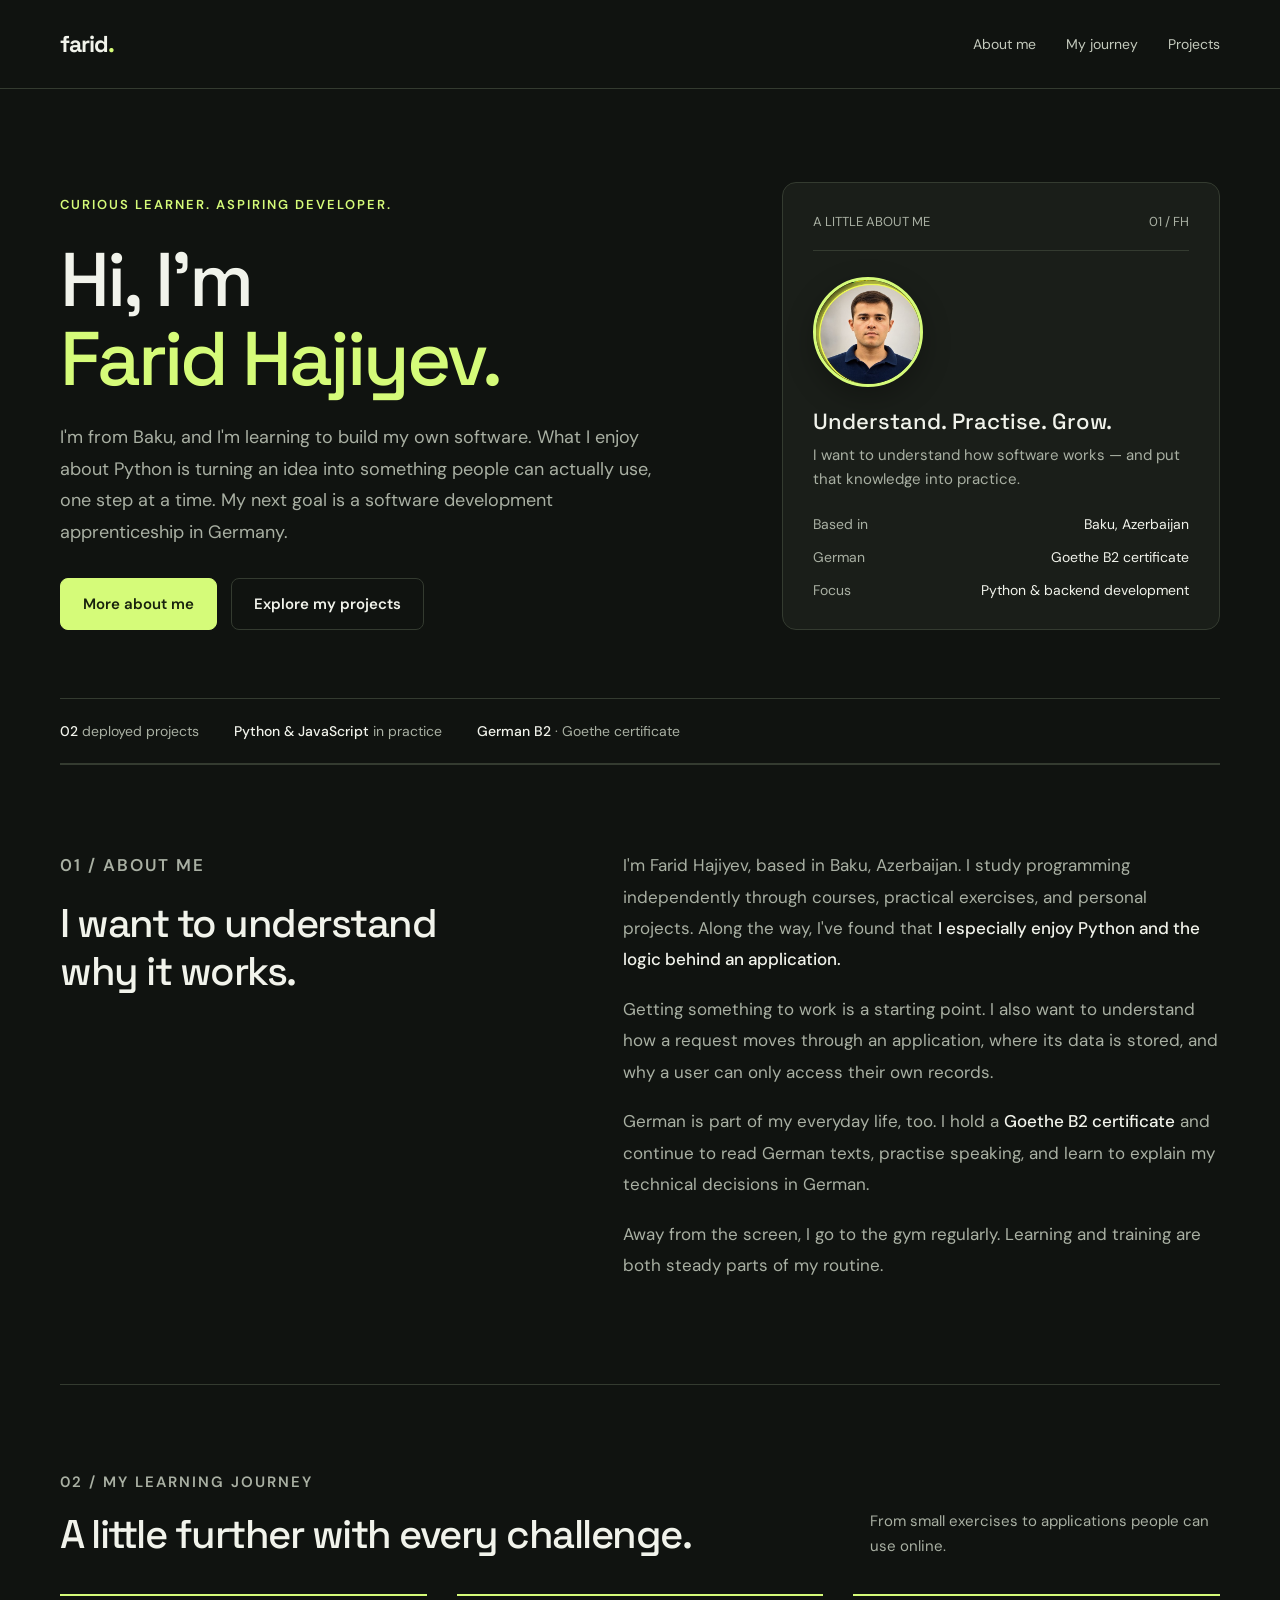
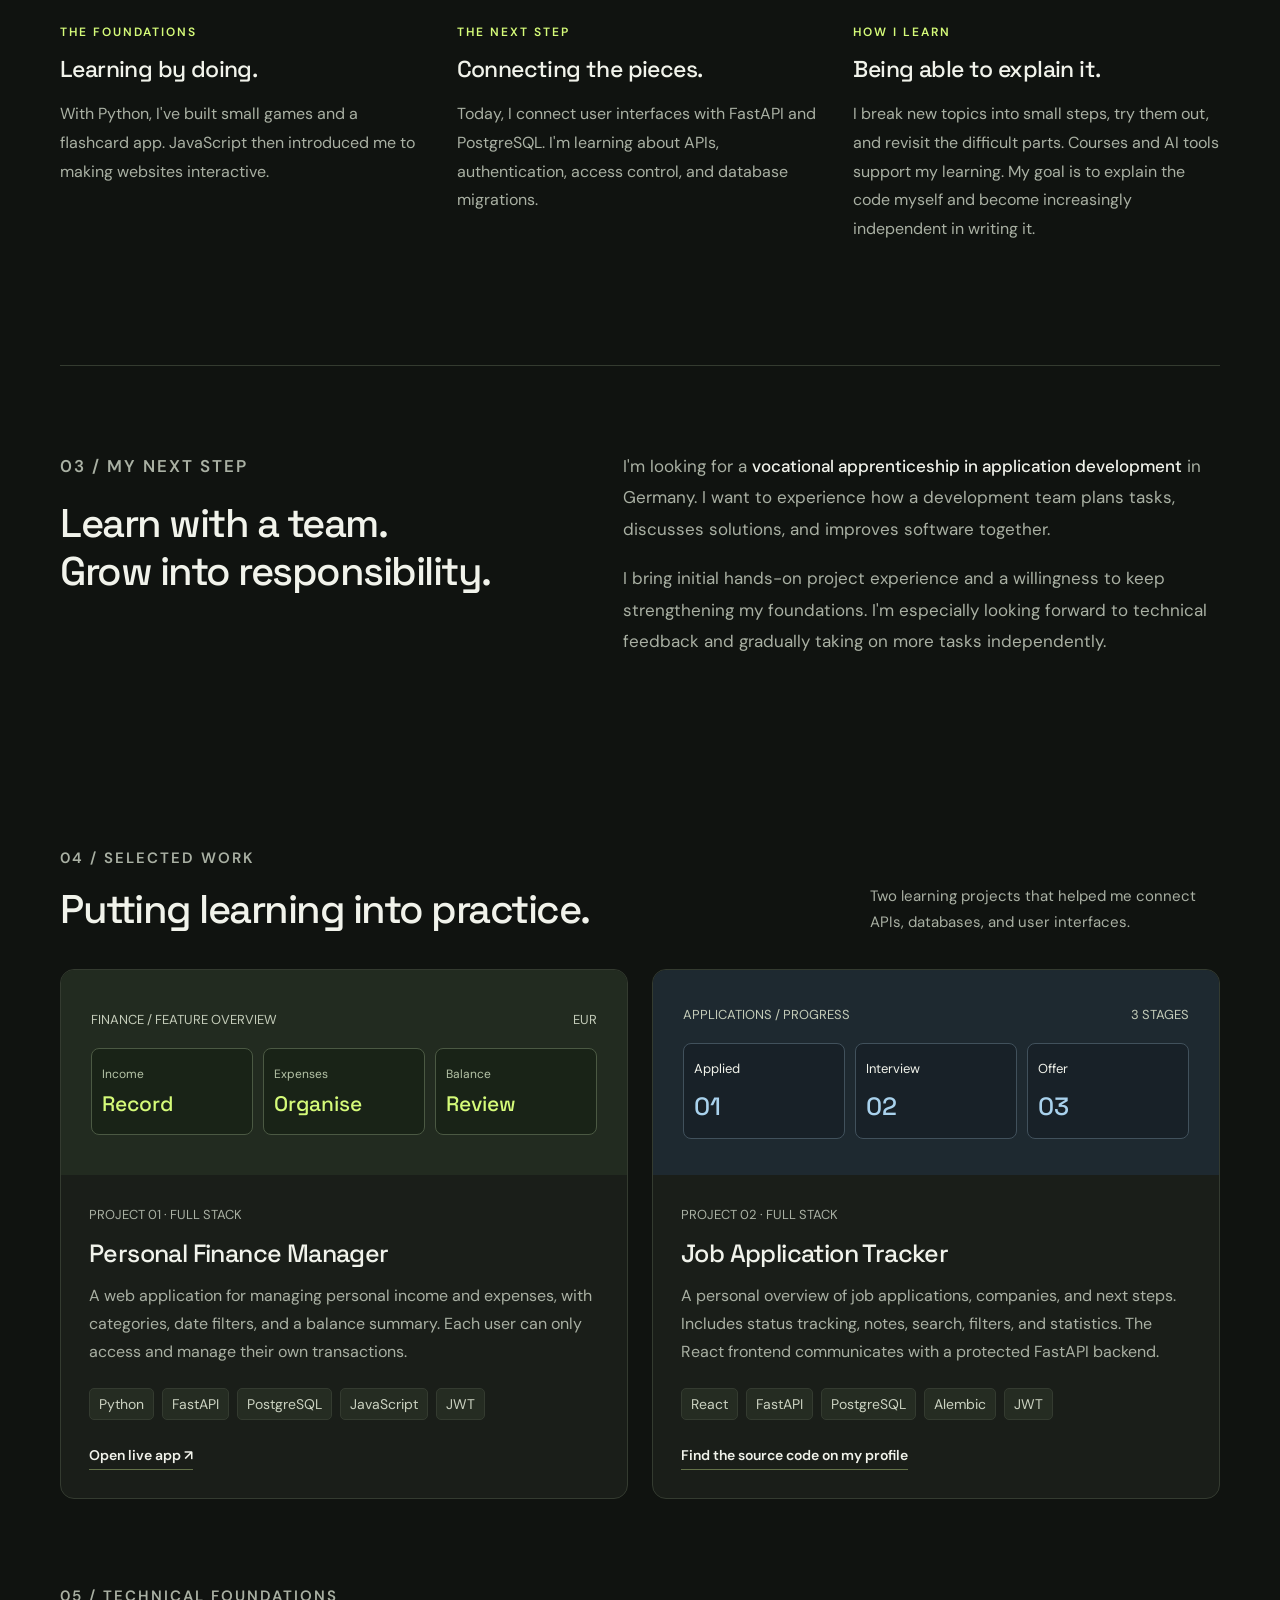
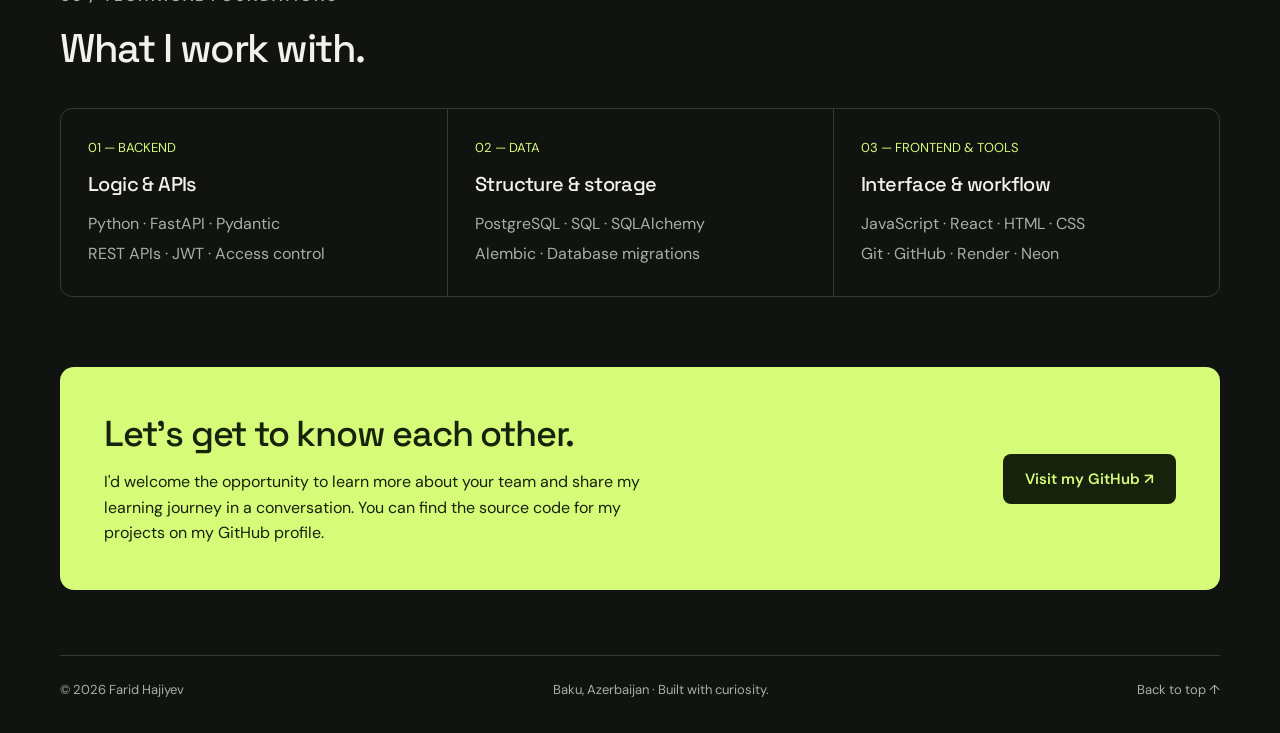
==== commit e62e6962: "Add files via upload" ====
--- a/index.html
+++ b/index.html
@@ -8,11 +8,11 @@
 <link rel="icon" type="image/svg+xml" href="data:image/svg+xml,%3Csvg xmlns='http://www.w3.org/2000/svg' viewBox='0 0 64 64'%3E%3Crect width='64' height='64' rx='14' fill='%23101310'/%3E%3Ctext x='11' y='44' font-family='Arial' font-weight='bold' font-size='34' fill='%23d5fb79'%3EFH%3C/text%3E%3C/svg%3E">
 <style>
 @import url('https://fonts.googleapis.com/css2?family=DM+Sans:wght@400;500;600;700&family=Space+Grotesk:wght@400;500;600;700&display=swap');
-:root{--bg:#101310;--panel:#1a1e19;--ink:#f1f3eb;--muted:#a9b0a3;--lime:#d5fb79;--line:#343b30;font-family:'DM Sans',sans-serif;color:var(--ink);background:var(--bg);font-synthesis:none}*{box-sizing:border-box}html{scroll-behavior:smooth;scroll-padding-top:90px}body{margin:0}a{color:inherit;text-decoration:none}button{font:inherit}a:focus-visible,button:focus-visible{outline:3px solid var(--lime);outline-offset:6px}::selection{color:var(--bg);background:var(--lime)}.wrap{width:min(1160px,calc(100% - 64px));margin:auto}header{border-bottom:1px solid var(--line)}nav{min-height:88px;display:flex;align-items:center;justify-content:space-between;gap:24px}.logo{font-family:'Space Grotesk',sans-serif;font-weight:700;font-size:23px;letter-spacing:-1px}.logo span{color:var(--lime)}.navlinks{display:flex;gap:30px;align-items:center;font-size:14px}.navlinks a{color:#c4cabd}.navlinks a:hover{color:var(--lime)}.nav-git{padding:10px 17px;border:1px solid var(--line);border-radius:100px}.eyebrow{font-size:13px;letter-spacing:2px;text-transform:uppercase;color:var(--lime);font-weight:600}.hero{padding:92px 0 68px;display:grid;grid-template-columns:1.5fr 1fr;gap:65px;align-items:center}h1,h2,h3{font-family:'Space Grotesk',sans-serif;font-weight:500}h1{font-size:clamp(50px,6.8vw,86px);line-height:1.04;letter-spacing:-5px;margin:24px 0}h1 em{font-style:normal;color:var(--lime)}.intro{font-size:18px;line-height:1.75;color:var(--muted);max-width:550px}.actions{display:flex;gap:14px;flex-wrap:wrap;margin-top:30px}.button{display:inline-flex;align-items:center;justify-content:center;gap:20px;padding:15px 22px;border-radius:8px;font-size:15px;font-weight:600;border:1px solid var(--line);transition:transform .2s,background .2s}.button:hover{transform:translateY(-2px);background:#272e22}.primary{background:var(--lime);border-color:var(--lime);color:#18220d}.primary:hover{background:#e1ff9b}.profile{border:1px solid var(--line);border-radius:14px;padding:30px;position:relative;background:var(--panel)}.profile-top{display:flex;justify-content:space-between;align-items:center;border-bottom:1px solid var(--line);padding-bottom:20px;font-size:13px;color:var(--muted)}.monogram{font-family:'Space Grotesk',sans-serif;font-size:110px;font-weight:500;color:var(--lime);letter-spacing:-10px;margin:26px 0 14px;line-height:1}.profile h2{font-size:24px;margin:0 0 8px}.profile p{color:var(--muted);margin:0 0 24px;font-size:15px;line-height:1.6}.facts{margin:0;display:grid;gap:15px}.facts div{display:flex;justify-content:space-between;gap:20px;font-size:14px}.facts dt{color:var(--muted)}.facts dd{margin:0;text-align:right}.hero-foot{padding:23px 0;border-top:1px solid var(--line);border-bottom:1px solid var(--line);display:flex;gap:35px;flex-wrap:wrap;color:var(--muted);font-size:14px}.hero-foot strong{color:var(--ink);font-weight:500}.section{padding:85px 0}.section-head{display:flex;justify-content:space-between;align-items:end;gap:25px;margin-bottom:34px}.section-head h2{font-size:40px;letter-spacing:-1.5px;margin:13px 0 0}.section-head p{max-width:350px;color:var(--muted);line-height:1.7;font-size:15px;margin:0}.projects{display:grid;grid-template-columns:1fr 1fr;gap:24px}.project{border:1px solid var(--line);border-radius:14px;overflow:hidden;background:var(--panel)}.project-visual{padding:30px;background:#222b20;min-height:205px;display:flex;flex-direction:column;justify-content:center;gap:20px}.project-visual.blue{background:#1e2930}.visual-label{display:flex;justify-content:space-between;gap:15px;font-size:13px;color:#c4ccb9}.visual-values{display:grid;grid-template-columns:repeat(3,1fr);gap:10px}.visual-values div{border:1px solid #4b5943;border-radius:8px;padding:17px 10px;background:#192317}.visual-values span{font-size:12px;color:#b5c3a7;display:block}.visual-values strong{font-family:'Space Grotesk',sans-serif;display:block;margin-top:8px;font-size:21px;color:var(--lime);font-weight:500}.pipeline{display:grid;grid-template-columns:repeat(3,1fr);gap:10px}.pipeline div{padding:16px 10px;border:1px solid #41515c;border-radius:8px;background:#182128;font-size:13px}.pipeline strong{display:block;font-family:'Space Grotesk',sans-serif;font-size:25px;color:#a9d2ed;margin-top:13px;font-weight:500}.project-body{padding:28px}.project-number{font-size:13px;color:var(--muted)}h3{font-size:25px;letter-spacing:-.6px;margin:13px 0}.project-body p{color:var(--muted);line-height:1.75;font-size:16px;margin:0 0 22px}.tags{display:flex;gap:8px;flex-wrap:wrap}.tags span{font-size:12px;padding:6px 9px;background:#252c22;border:1px solid var(--line);border-radius:5px;color:#cbd2c1}.project-links{display:flex;gap:22px;margin-top:26px;font-size:14px;font-weight:600}.project-links a{border-bottom:1px solid #637148;padding-bottom:5px}.project-links a:hover{color:var(--lime)}.about{border-top:1px solid var(--line);display:grid;grid-template-columns:1fr 1.25fr;gap:85px}.about h2{font-size:40px;letter-spacing:-1.5px;line-height:1.2;margin:16px 0}.about p{font-size:17px;line-height:1.85;color:var(--muted);margin:0 0 18px}.about strong{color:var(--ink);font-weight:500}.skills{display:grid;grid-template-columns:repeat(3,1fr);gap:0;border:1px solid var(--line);border-radius:12px;overflow:hidden}.skill{padding:27px}.skill+.skill{border-left:1px solid var(--line)}.skill small{color:var(--lime);font-size:13px}.skill h3{font-size:20px;margin:14px 0 12px}.skill p{color:var(--muted);line-height:1.9;font-size:16px;margin:0}.contact{margin:70px 0 65px;padding:44px;border-radius:14px;background:var(--lime);color:#17220d;display:flex;align-items:center;justify-content:space-between;gap:35px}.contact h2{font-size:36px;letter-spacing:-1.2px;margin:0 0 12px}.contact p{font-size:16px;line-height:1.6;margin:0;max-width:580px}.contact .button{background:#17220d;color:var(--lime);border:0;flex-shrink:0}footer{display:flex;justify-content:space-between;gap:20px;flex-wrap:wrap;padding:25px 0 35px;border-top:1px solid var(--line);font-size:13px;color:var(--muted)}.skip{position:absolute;top:-100px;left:20px;background:var(--lime);color:#101310;padding:12px}.skip:focus{top:12px;z-index:5}@media(max-width:850px){.hero{gap:30px;grid-template-columns:1.3fr 1fr;padding-top:65px}h1{letter-spacing:-3px}.profile{padding:24px}.monogram{font-size:85px}.about{gap:35px}.visual-values strong{font-size:18px}.contact{padding:30px}.contact h2{font-size:30px}}@media(max-width:650px){.wrap{width:calc(100% - 36px)}nav{min-height:74px}.navlinks{gap:16px}.navlinks .nav-git{display:none}.hero{grid-template-columns:1fr;padding:54px 0 36px;gap:35px}h1{font-size:58px;letter-spacing:-3px}.profile{display:none}.hero-foot{gap:14px 25px}.section{padding:54px 0}.section-head{display:block}.section-head p{margin-top:18px}.section-head h2,.about h2{font-size:33px}.projects,.about,.skills{grid-template-columns:1fr}.about{gap:20px}.skill+.skill{border-left:0;border-top:1px solid var(--line)}.contact{display:block;margin:45px 0;padding:27px}.contact .button{margin-top:23px}.project-visual{padding:24px}.project-body{padding:24px}footer{font-size:12px}}@media(prefers-reduced-motion:reduce){html{scroll-behavior:auto}.button{transition:none}}
-.learning{border-top:1px solid var(--line)}.learning-grid{display:grid;grid-template-columns:repeat(3,minmax(0,1fr));gap:30px}.learning-grid article{border-top:2px solid var(--lime);padding-top:24px}.learning-grid h3{font-size:23px}.learning-grid p{color:var(--muted);font-size:16px;line-height:1.8}.learning-grid .eyebrow{font-size:12px}.ambition{margin-top:20px}.hero .eyebrow{line-height:1.7}.profile h2{font-size:22px}.intro{max-width:600px}.hero{grid-template-columns:minmax(0,1.5fr) minmax(0,1fr)}h1{font-size:clamp(42px,6vw,76px);letter-spacing:-3px}.tags span{font-size:14px}@media(max-width:850px){.hero{grid-template-columns:1fr}.profile{max-width:540px}.monogram{font-size:72px}}@media(max-width:650px){.learning-grid{grid-template-columns:1fr;gap:28px}.profile{display:block}.navlinks{gap:12px;font-size:14px}.logo{font-size:21px}.hero{padding-top:40px}h1{font-size:clamp(38px,10vw,58px);letter-spacing:-2px}.hero .eyebrow{font-size:12px;letter-spacing:1px}.facts div{flex-wrap:wrap}.profile-photo{width:150px;height:150px;object-fit:cover;border-radius:50%;display:block}.facts dd{text-align:left}.ambition{margin-top:0}}@media(max-width:370px){nav{flex-wrap:wrap;padding:18px 0;gap:16px}.navlinks{flex-wrap:wrap}.visual-values,.pipeline{grid-template-columns:1fr}.hero-foot{display:grid}}
+:root{--bg:#101310;--panel:#1a1e19;--ink:#f1f3eb;--muted:#a9b0a3;--lime:#d5fb79;--line:#343b30;font-family:'DM Sans',sans-serif;color:var(--ink);background:var(--bg);font-synthesis:none}*{box-sizing:border-box}html{scroll-behavior:smooth;scroll-padding-top:90px}body{margin:0}a{color:inherit;text-decoration:none}button{font:inherit}a:focus-visible,button:focus-visible{outline:3px solid var(--lime);outline-offset:6px}::selection{color:var(--bg);background:var(--lime)}.wrap{width:min(1160px,calc(100% - 64px));margin:auto}header{border-bottom:1px solid var(--line)}nav{min-height:88px;display:flex;align-items:center;justify-content:space-between;gap:24px}.logo{font-family:'Space Grotesk',sans-serif;font-weight:700;font-size:23px;letter-spacing:-1px}.logo span{color:var(--lime)}.navlinks{display:flex;gap:30px;align-items:center;font-size:14px}.navlinks a{color:#c4cabd}.navlinks a:hover{color:var(--lime)}.nav-git{padding:10px 17px;border:1px solid var(--line);border-radius:100px}.eyebrow{font-size:13px;letter-spacing:2px;text-transform:uppercase;color:var(--lime);font-weight:600}.hero{padding:92px 0 68px;display:grid;grid-template-columns:1.5fr 1fr;gap:65px;align-items:center}h1,h2,h3{font-family:'Space Grotesk',sans-serif;font-weight:500}h1{font-size:clamp(50px,6.8vw,86px);line-height:1.04;letter-spacing:-5px;margin:24px 0}h1 em{font-style:normal;color:var(--lime)}.intro{font-size:18px;line-height:1.75;color:var(--muted);max-width:550px}.actions{display:flex;gap:14px;flex-wrap:wrap;margin-top:30px}.button{display:inline-flex;align-items:center;justify-content:center;gap:20px;padding:15px 22px;border-radius:8px;font-size:15px;font-weight:600;border:1px solid var(--line);transition:transform .2s,background .2s}.button:hover{transform:translateY(-2px);background:#272e22}.primary{background:var(--lime);border-color:var(--lime);color:#18220d}.primary:hover{background:#e1ff9b}.profile{border:1px solid var(--line);border-radius:14px;padding:30px;position:relative;background:var(--panel)}.profile-top{display:flex;justify-content:space-between;align-items:center;border-bottom:1px solid var(--line);padding-bottom:20px;font-size:13px;color:var(--muted)}.profile h2{font-size:24px;margin:0 0 8px}.profile p{color:var(--muted);margin:0 0 24px;font-size:15px;line-height:1.6}.facts{margin:0;display:grid;gap:15px}.facts div{display:flex;justify-content:space-between;gap:20px;font-size:14px}.facts dt{color:var(--muted)}.facts dd{margin:0;text-align:right}.hero-foot{padding:23px 0;border-top:1px solid var(--line);border-bottom:1px solid var(--line);display:flex;gap:35px;flex-wrap:wrap;color:var(--muted);font-size:14px}.hero-foot strong{color:var(--ink);font-weight:500}.section{padding:85px 0}.section-head{display:flex;justify-content:space-between;align-items:end;gap:25px;margin-bottom:34px}.section-head h2{font-size:40px;letter-spacing:-1.5px;margin:13px 0 0}.section-head p{max-width:350px;color:var(--muted);line-height:1.7;font-size:15px;margin:0}.projects{display:grid;grid-template-columns:1fr 1fr;gap:24px}.project{border:1px solid var(--line);border-radius:14px;overflow:hidden;background:var(--panel)}.project-visual{padding:30px;background:#222b20;min-height:205px;display:flex;flex-direction:column;justify-content:center;gap:20px}.project-visual.blue{background:#1e2930}.visual-label{display:flex;justify-content:space-between;gap:15px;font-size:13px;color:#c4ccb9}.visual-values{display:grid;grid-template-columns:repeat(3,1fr);gap:10px}.visual-values div{border:1px solid #4b5943;border-radius:8px;padding:17px 10px;background:#192317}.visual-values span{font-size:12px;color:#b5c3a7;display:block}.visual-values strong{font-family:'Space Grotesk',sans-serif;display:block;margin-top:8px;font-size:21px;color:var(--lime);font-weight:500}.pipeline{display:grid;grid-template-columns:repeat(3,1fr);gap:10px}.pipeline div{padding:16px 10px;border:1px solid #41515c;border-radius:8px;background:#182128;font-size:13px}.pipeline strong{display:block;font-family:'Space Grotesk',sans-serif;font-size:25px;color:#a9d2ed;margin-top:13px;font-weight:500}.project-body{padding:28px}.project-number{font-size:13px;color:var(--muted)}h3{font-size:25px;letter-spacing:-.6px;margin:13px 0}.project-body p{color:var(--muted);line-height:1.75;font-size:16px;margin:0 0 22px}.tags{display:flex;gap:8px;flex-wrap:wrap}.tags span{font-size:12px;padding:6px 9px;background:#252c22;border:1px solid var(--line);border-radius:5px;color:#cbd2c1}.project-links{display:flex;gap:22px;margin-top:26px;font-size:14px;font-weight:600}.project-links a{border-bottom:1px solid #637148;padding-bottom:5px}.project-links a:hover{color:var(--lime)}.about{border-top:1px solid var(--line);display:grid;grid-template-columns:1fr 1.25fr;gap:85px}.about h2{font-size:40px;letter-spacing:-1.5px;line-height:1.2;margin:16px 0}.about p{font-size:17px;line-height:1.85;color:var(--muted);margin:0 0 18px}.about strong{color:var(--ink);font-weight:500}.skills{display:grid;grid-template-columns:repeat(3,1fr);gap:0;border:1px solid var(--line);border-radius:12px;overflow:hidden}.skill{padding:27px}.skill+.skill{border-left:1px solid var(--line)}.skill small{color:var(--lime);font-size:13px}.skill h3{font-size:20px;margin:14px 0 12px}.skill p{color:var(--muted);line-height:1.9;font-size:16px;margin:0}.contact{margin:70px 0 65px;padding:44px;border-radius:14px;background:var(--lime);color:#17220d;display:flex;align-items:center;justify-content:space-between;gap:35px}.contact h2{font-size:36px;letter-spacing:-1.2px;margin:0 0 12px}.contact p{font-size:16px;line-height:1.6;margin:0;max-width:580px}.contact .button{background:#17220d;color:var(--lime);border:0;flex-shrink:0}footer{display:flex;justify-content:space-between;gap:20px;flex-wrap:wrap;padding:25px 0 35px;border-top:1px solid var(--line);font-size:13px;color:var(--muted)}.skip{position:absolute;top:-100px;left:20px;background:var(--lime);color:#101310;padding:12px}.skip:focus{top:12px;z-index:5}@media(max-width:850px){.hero{gap:30px;grid-template-columns:1.3fr 1fr;padding-top:65px}h1{letter-spacing:-3px}.profile{padding:24px}.about{gap:35px}.visual-values strong{font-size:18px}.contact{padding:30px}.contact h2{font-size:30px}}@media(max-width:650px){.wrap{width:calc(100% - 36px)}nav{min-height:74px}.navlinks{gap:16px}.navlinks .nav-git{display:none}.hero{grid-template-columns:1fr;padding:54px 0 36px;gap:35px}h1{font-size:58px;letter-spacing:-3px}.profile{display:none}.hero-foot{gap:14px 25px}.section{padding:54px 0}.section-head{display:block}.section-head p{margin-top:18px}.section-head h2,.about h2{font-size:33px}.projects,.about,.skills{grid-template-columns:1fr}.about{gap:20px}.skill+.skill{border-left:0;border-top:1px solid var(--line)}.contact{display:block;margin:45px 0;padding:27px}.contact .button{margin-top:23px}.project-visual{padding:24px}.project-body{padding:24px}footer{font-size:12px}}@media(prefers-reduced-motion:reduce){html{scroll-behavior:auto}.button{transition:none}}
+.learning{border-top:1px solid var(--line)}.learning-grid{display:grid;grid-template-columns:repeat(3,minmax(0,1fr));gap:30px}.learning-grid article{border-top:2px solid var(--lime);padding-top:24px}.learning-grid h3{font-size:23px}.learning-grid p{color:var(--muted);font-size:16px;line-height:1.8}.learning-grid .eyebrow{font-size:12px}.ambition{margin-top:20px}.hero .eyebrow{line-height:1.7}.profile h2{font-size:22px}.intro{max-width:600px}.hero{grid-template-columns:minmax(0,1.5fr) minmax(0,1fr)}h1{font-size:clamp(42px,6vw,76px);letter-spacing:-3px}.tags span{font-size:14px}@media(max-width:850px){.hero{grid-template-columns:1fr}.profile{max-width:540px}}@media(max-width:650px){.learning-grid{grid-template-columns:1fr;gap:28px}.profile{display:block}.navlinks{gap:12px;font-size:14px}.logo{font-size:21px}.hero{padding-top:40px}h1{font-size:clamp(38px,10vw,58px);letter-spacing:-2px}.hero .eyebrow{font-size:12px;letter-spacing:1px}.facts div{flex-wrap:wrap}.facts dd{text-align:left}.ambition{margin-top:0}}@media(max-width:370px){nav{flex-wrap:wrap;padding:18px 0;gap:16px}.navlinks{flex-wrap:wrap}.visual-values,.pipeline{grid-template-columns:1fr}.hero-foot{display:grid}}
 </style></head>
 <body><a class="skip" href="#main">Skip to content</a><header><nav class="wrap" aria-label="Main navigation"><a href="#" class="logo" aria-label="Farid Hajiyev homepage">farid<span>.</span></a><div class="navlinks"><a href="#about">About me</a><a href="#journey">My journey</a><a href="#projects">Projects</a></div></nav></header>
-<main id="main" class="wrap"><section class="hero"><div><p class="eyebrow">Curious learner. Aspiring developer.</p><h1>Hi, I'm<br><em>Farid Hajiyev.</em></h1><p class="intro">I'm from Baku, and I'm learning to build my own software. What I enjoy about Python is turning an idea into something people can actually use, one step at a time. My next goal is a software development apprenticeship in Germany.</p><div class="actions"><a class="button primary" href="#about">More about me</a><a class="button" href="#projects">Explore my projects</a></div></div><aside class="profile" aria-label="Profile at a glance"><div class="profile-top"><span>A LITTLE ABOUT ME</span><span>01 / FH</span></div><div class="monogram"><img src="profile-photo.png" alt="Farid Hajiyev" class="profile-photo"></div><h2>Understand. Practise. Grow.</h2><p>I want to understand how software works — and put that knowledge into practice.</p><dl class="facts"><div><dt>Based in</dt><dd>Baku, Azerbaijan</dd></div><div><dt>German</dt><dd>Goethe B2 certificate</dd></div><div><dt>Focus</dt><dd>Python &amp; backend development</dd></div></dl></aside></section>
+<main id="main" class="wrap"><section class="hero"><div><p class="eyebrow">Curious learner. Aspiring developer.</p><h1>Hi, I'm<br><em>Farid Hajiyev.</em></h1><p class="intro">I'm from Baku, and I'm learning to build my own software. What I enjoy about Python is turning an idea into something people can actually use, one step at a time. My next goal is a software development apprenticeship in Germany.</p><div class="actions"><a class="button primary" href="#about">More about me</a><a class="button" href="#projects">Explore my projects</a></div></div><aside class="profile" aria-label="Profile at a glance"><div class="profile-top"><span>A LITTLE ABOUT ME</span><span>01 / FH</span></div><div style="width:110px;height:110px;min-width:110px;min-height:110px;max-width:110px;max-height:110px;border-radius:50%;overflow:hidden;margin:26px 0 20px;border:3px solid var(--lime);box-sizing:border-box;box-shadow:0 10px 28px rgba(0,0,0,.28);"><img src="[data-uri]" alt="Farid Hajiyev" style="width:110px;height:110px;min-width:110px;min-height:110px;max-width:110px;max-height:110px;display:block;object-fit:cover;object-position:center;box-sizing:border-box;"></div><h2>Understand. Practise. Grow.</h2><p>I want to understand how software works — and put that knowledge into practice.</p><dl class="facts"><div><dt>Based in</dt><dd>Baku, Azerbaijan</dd></div><div><dt>German</dt><dd>Goethe B2 certificate</dd></div><div><dt>Focus</dt><dd>Python &amp; backend development</dd></div></dl></aside></section>
 <div class="hero-foot"><span><strong>02</strong> deployed projects</span><span><strong>Python &amp; JavaScript</strong> in practice</span><span><strong>German B2</strong> · Goethe certificate</span></div>
 <section id="about" class="section about"><div><p class="eyebrow">01 / About me</p><h2>I want to understand<br>why it works.</h2></div><div><p>I'm Farid Hajiyev, based in Baku, Azerbaijan. I study programming independently through courses, practical exercises, and personal projects. Along the way, I've found that <strong>I especially enjoy Python and the logic behind an application.</strong></p><p>Getting something to work is a starting point. I also want to understand how a request moves through an application, where its data is stored, and why a user can only access their own records.</p><p>German is part of my everyday life, too. I hold a <strong>Goethe B2 certificate</strong> and continue to read German texts, practise speaking, and learn to explain my technical decisions in German.</p><p>Away from the screen, I go to the gym regularly. Learning and training are both steady parts of my routine.</p></div></section>
 <section id="journey" class="section learning"><div class="section-head"><div><p class="eyebrow">02 / My learning journey</p><h2>A little further with every challenge.</h2></div><p>From small exercises to applications people can use online.</p></div><div class="learning-grid"><article><span class="eyebrow">The foundations</span><h3>Learning by doing.</h3><p>With Python, I've built small games and a flashcard app. JavaScript then introduced me to making websites interactive.</p></article><article><span class="eyebrow">The next step</span><h3>Connecting the pieces.</h3><p>Today, I connect user interfaces with FastAPI and PostgreSQL. I'm learning about APIs, authentication, access control, and database migrations.</p></article><article><span class="eyebrow">How I learn</span><h3>Being able to explain it.</h3><p>I break new topics into small steps, try them out, and revisit the difficult parts. Courses and AI tools support my learning. My goal is to explain the code myself and become increasingly independent in writing it.</p></article></div></section>
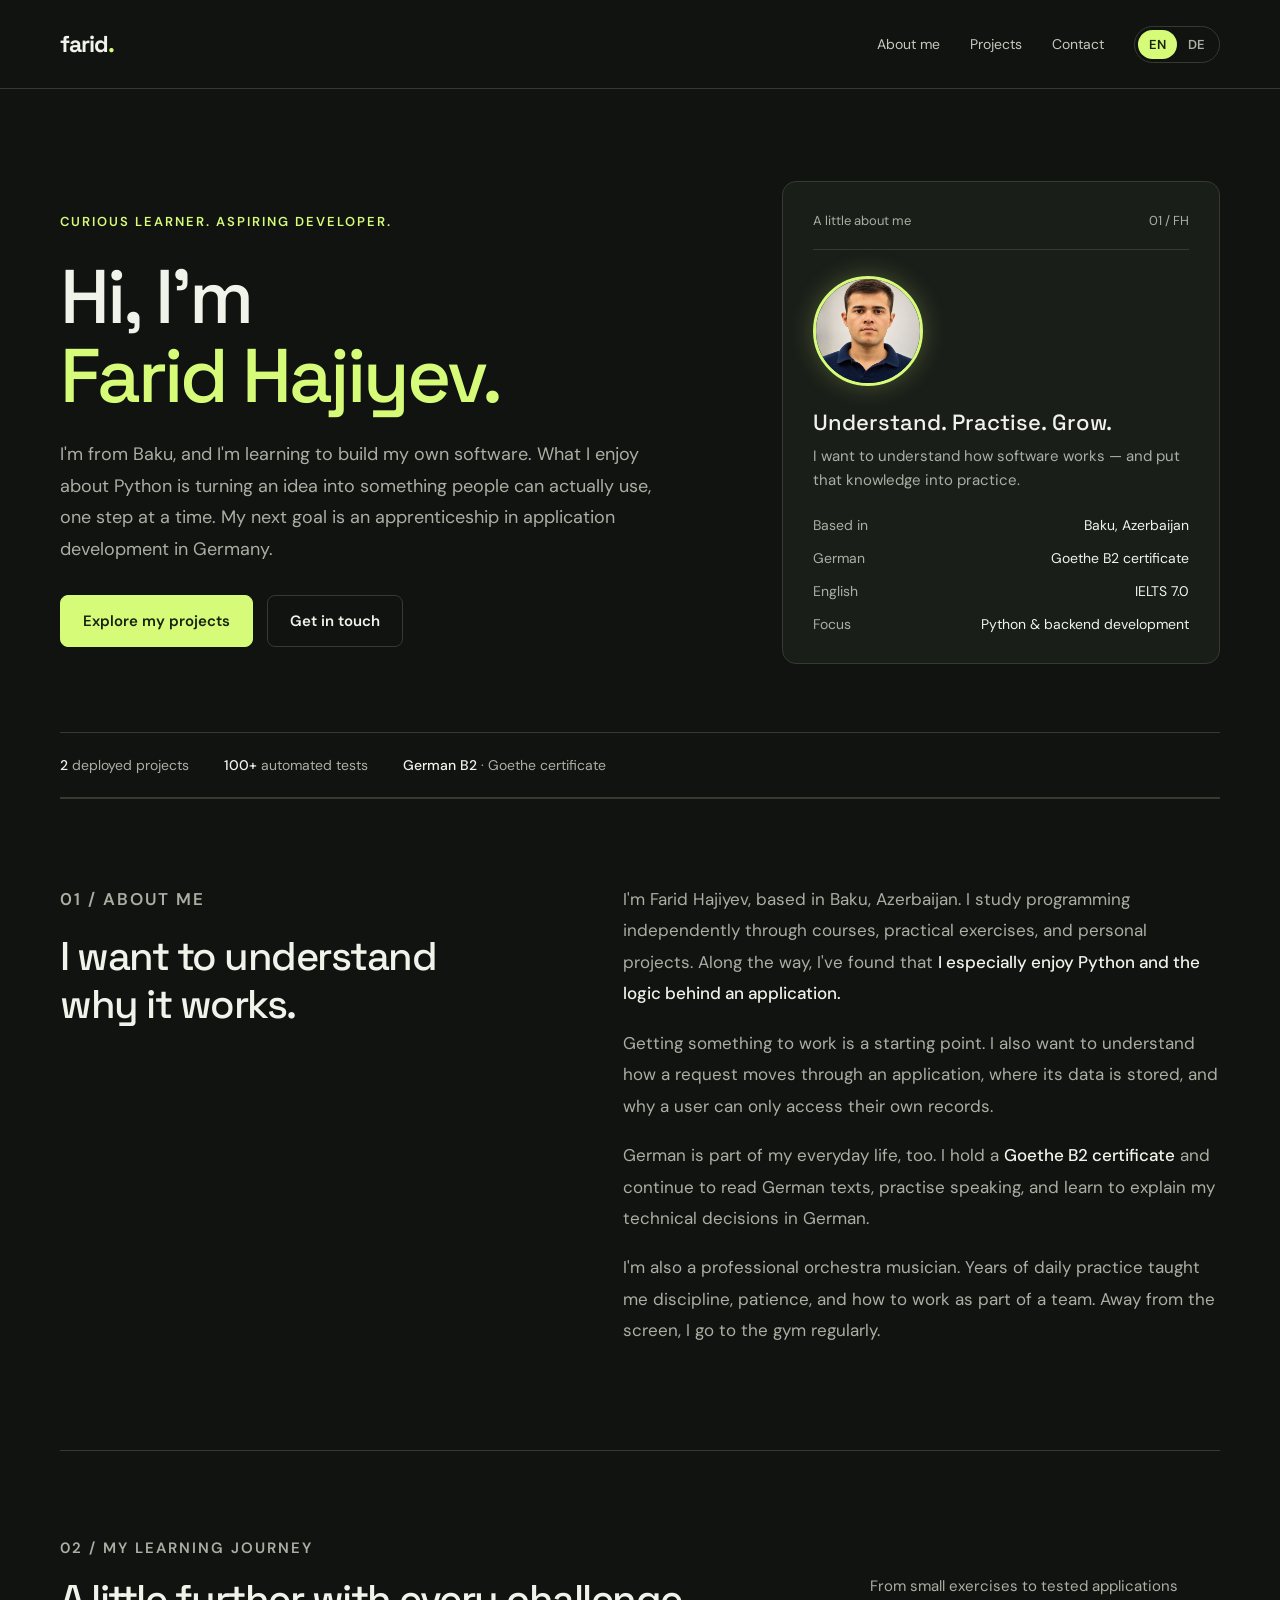
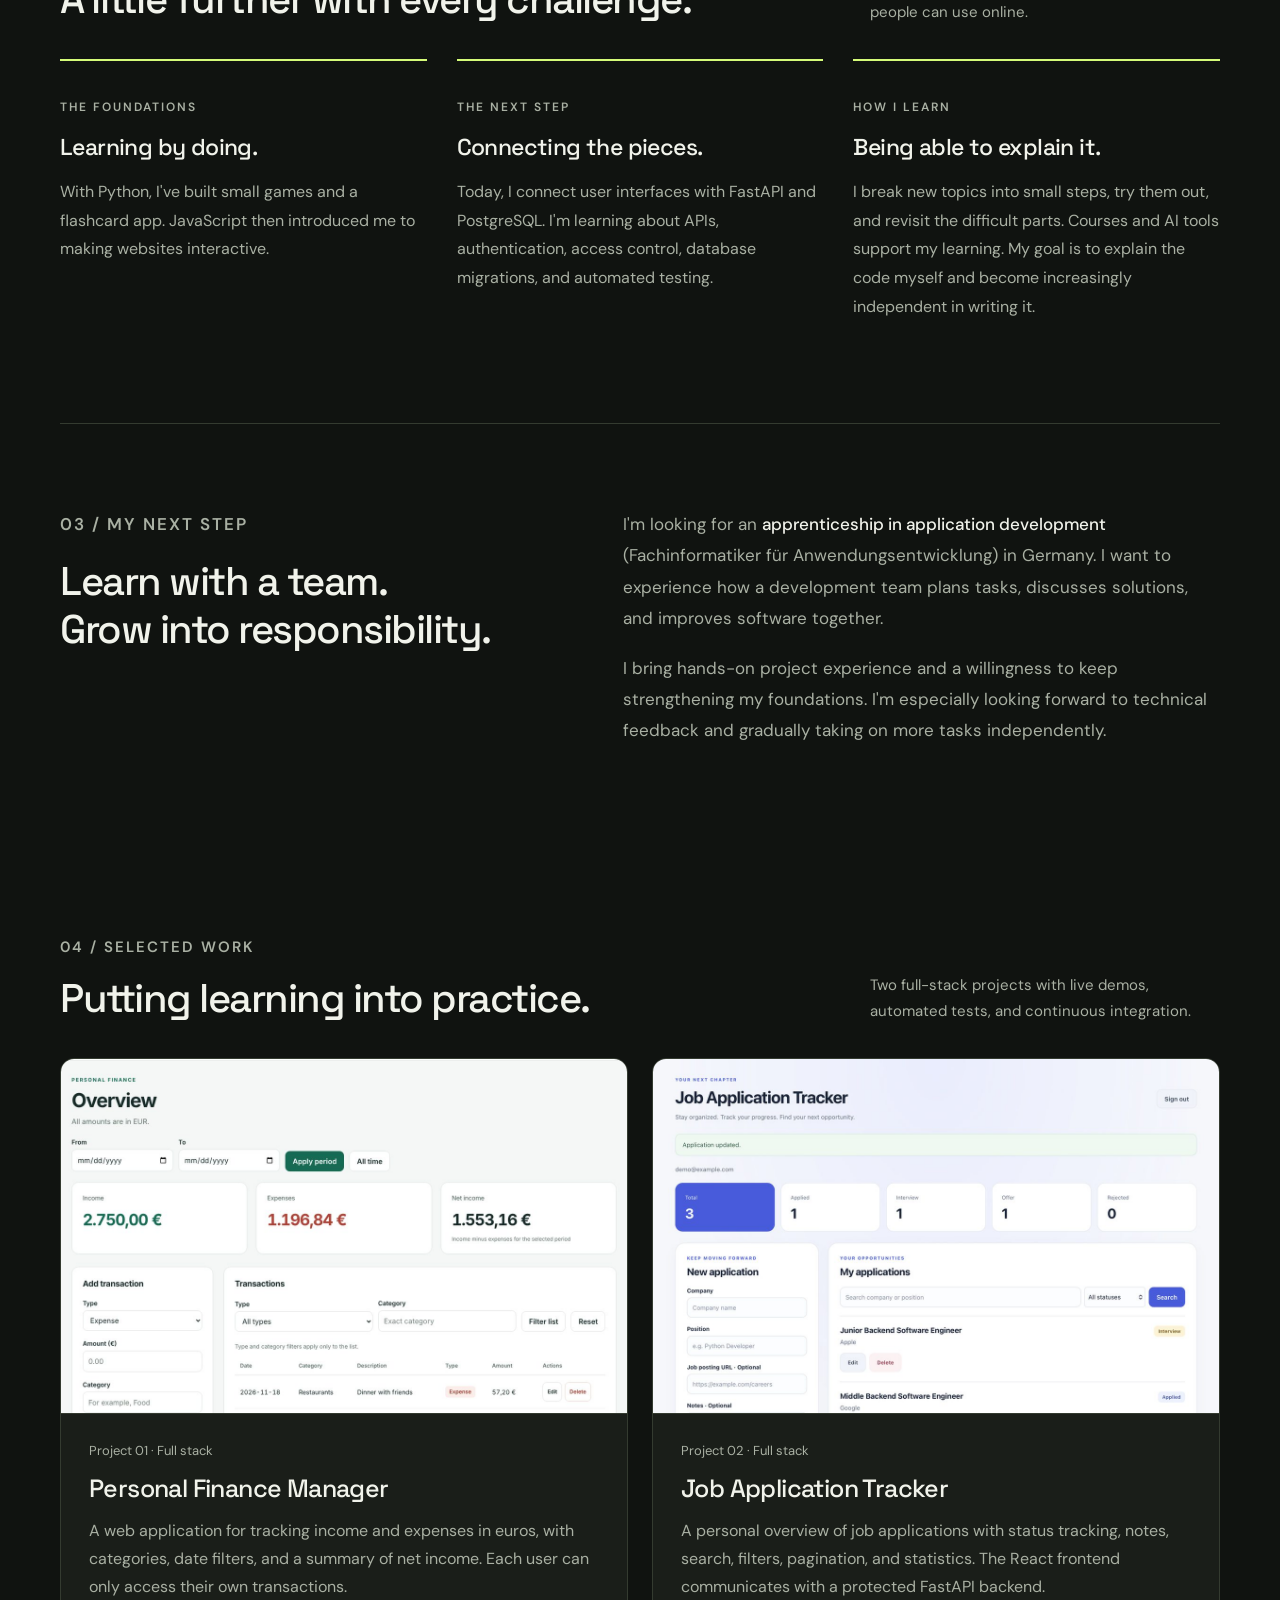
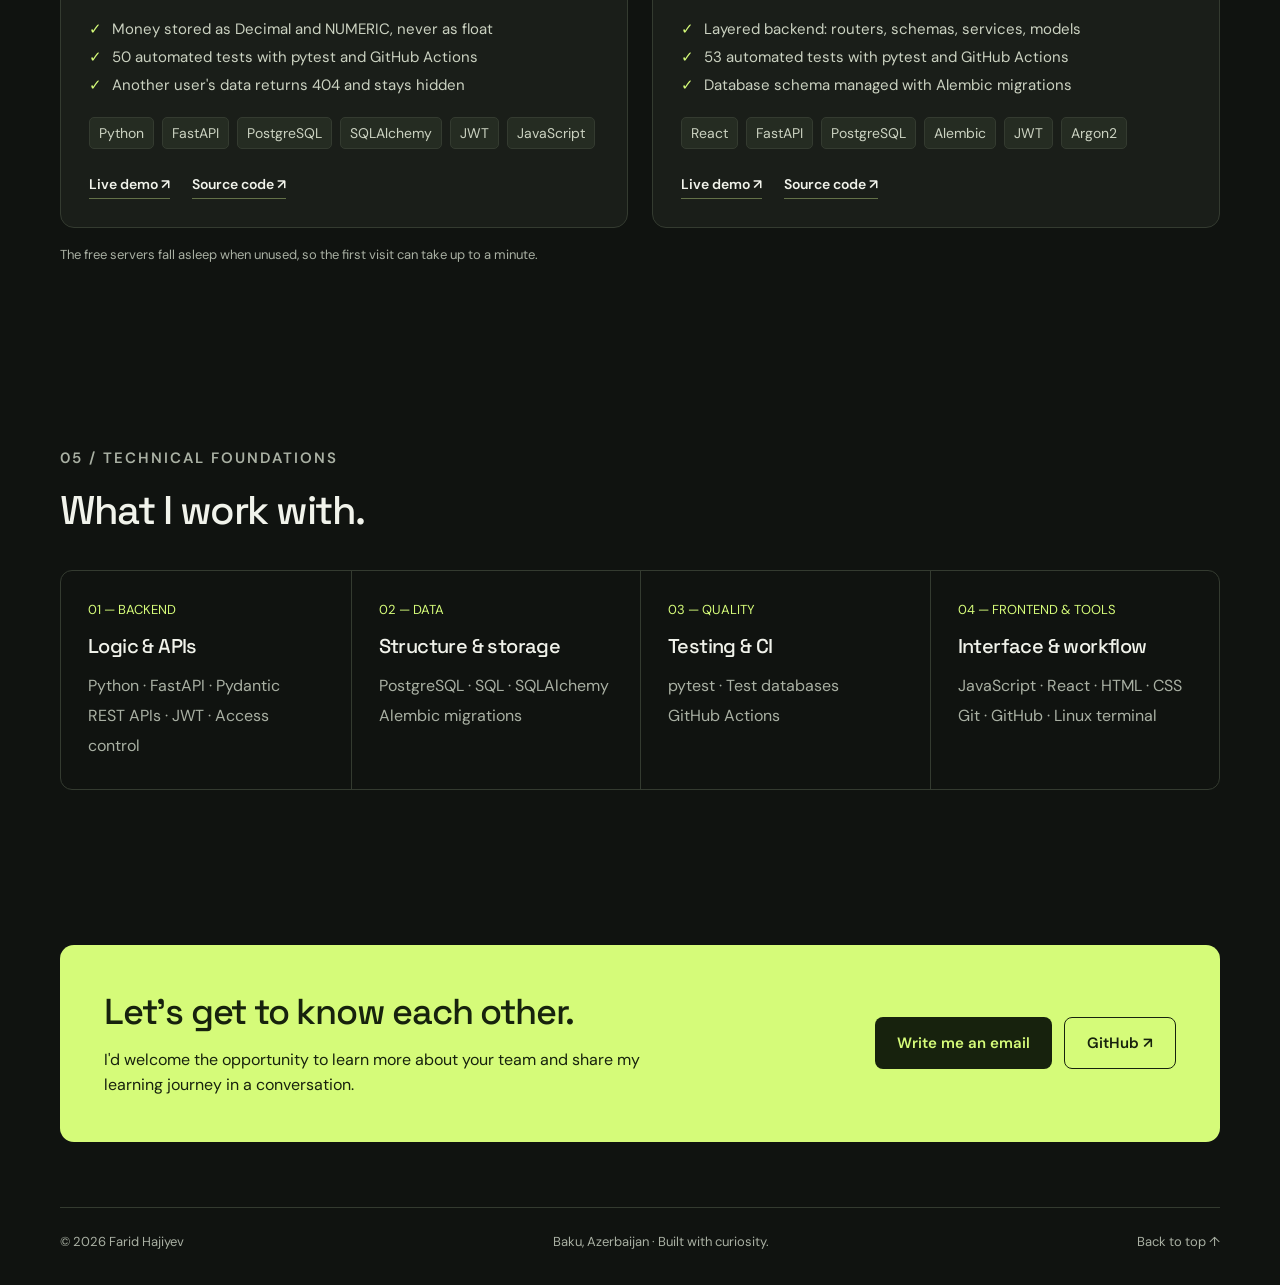
==== commit 2610421b: "feat: add German version, project screenshots, contact and cleaner code" ====
--- a/index.html
+++ b/index.html
@@ -1,25 +1,232 @@
 <!doctype html>
 <html lang="en">
 <head>
-<meta charset="UTF-8"><meta name="viewport" content="width=device-width,initial-scale=1">
-<title>Farid Hajiyev — Aspiring Software Developer</title>
-<meta name="description" content="Meet Farid Hajiyev, an aspiring software developer from Baku. My learning journey, motivation, and projects with Python, FastAPI, React, and PostgreSQL.">
-<meta name="theme-color" content="#101310">
-<link rel="icon" type="image/svg+xml" href="data:image/svg+xml,%3Csvg xmlns='http://www.w3.org/2000/svg' viewBox='0 0 64 64'%3E%3Crect width='64' height='64' rx='14' fill='%23101310'/%3E%3Ctext x='11' y='44' font-family='Arial' font-weight='bold' font-size='34' fill='%23d5fb79'%3EFH%3C/text%3E%3C/svg%3E">
-<style>
-@import url('https://fonts.googleapis.com/css2?family=DM+Sans:wght@400;500;600;700&family=Space+Grotesk:wght@400;500;600;700&display=swap');
-:root{--bg:#101310;--panel:#1a1e19;--ink:#f1f3eb;--muted:#a9b0a3;--lime:#d5fb79;--line:#343b30;font-family:'DM Sans',sans-serif;color:var(--ink);background:var(--bg);font-synthesis:none}*{box-sizing:border-box}html{scroll-behavior:smooth;scroll-padding-top:90px}body{margin:0}a{color:inherit;text-decoration:none}button{font:inherit}a:focus-visible,button:focus-visible{outline:3px solid var(--lime);outline-offset:6px}::selection{color:var(--bg);background:var(--lime)}.wrap{width:min(1160px,calc(100% - 64px));margin:auto}header{border-bottom:1px solid var(--line)}nav{min-height:88px;display:flex;align-items:center;justify-content:space-between;gap:24px}.logo{font-family:'Space Grotesk',sans-serif;font-weight:700;font-size:23px;letter-spacing:-1px}.logo span{color:var(--lime)}.navlinks{display:flex;gap:30px;align-items:center;font-size:14px}.navlinks a{color:#c4cabd}.navlinks a:hover{color:var(--lime)}.nav-git{padding:10px 17px;border:1px solid var(--line);border-radius:100px}.eyebrow{font-size:13px;letter-spacing:2px;text-transform:uppercase;color:var(--lime);font-weight:600}.hero{padding:92px 0 68px;display:grid;grid-template-columns:1.5fr 1fr;gap:65px;align-items:center}h1,h2,h3{font-family:'Space Grotesk',sans-serif;font-weight:500}h1{font-size:clamp(50px,6.8vw,86px);line-height:1.04;letter-spacing:-5px;margin:24px 0}h1 em{font-style:normal;color:var(--lime)}.intro{font-size:18px;line-height:1.75;color:var(--muted);max-width:550px}.actions{display:flex;gap:14px;flex-wrap:wrap;margin-top:30px}.button{display:inline-flex;align-items:center;justify-content:center;gap:20px;padding:15px 22px;border-radius:8px;font-size:15px;font-weight:600;border:1px solid var(--line);transition:transform .2s,background .2s}.button:hover{transform:translateY(-2px);background:#272e22}.primary{background:var(--lime);border-color:var(--lime);color:#18220d}.primary:hover{background:#e1ff9b}.profile{border:1px solid var(--line);border-radius:14px;padding:30px;position:relative;background:var(--panel)}.profile-top{display:flex;justify-content:space-between;align-items:center;border-bottom:1px solid var(--line);padding-bottom:20px;font-size:13px;color:var(--muted)}.profile h2{font-size:24px;margin:0 0 8px}.profile p{color:var(--muted);margin:0 0 24px;font-size:15px;line-height:1.6}.facts{margin:0;display:grid;gap:15px}.facts div{display:flex;justify-content:space-between;gap:20px;font-size:14px}.facts dt{color:var(--muted)}.facts dd{margin:0;text-align:right}.hero-foot{padding:23px 0;border-top:1px solid var(--line);border-bottom:1px solid var(--line);display:flex;gap:35px;flex-wrap:wrap;color:var(--muted);font-size:14px}.hero-foot strong{color:var(--ink);font-weight:500}.section{padding:85px 0}.section-head{display:flex;justify-content:space-between;align-items:end;gap:25px;margin-bottom:34px}.section-head h2{font-size:40px;letter-spacing:-1.5px;margin:13px 0 0}.section-head p{max-width:350px;color:var(--muted);line-height:1.7;font-size:15px;margin:0}.projects{display:grid;grid-template-columns:1fr 1fr;gap:24px}.project{border:1px solid var(--line);border-radius:14px;overflow:hidden;background:var(--panel)}.project-visual{padding:30px;background:#222b20;min-height:205px;display:flex;flex-direction:column;justify-content:center;gap:20px}.project-visual.blue{background:#1e2930}.visual-label{display:flex;justify-content:space-between;gap:15px;font-size:13px;color:#c4ccb9}.visual-values{display:grid;grid-template-columns:repeat(3,1fr);gap:10px}.visual-values div{border:1px solid #4b5943;border-radius:8px;padding:17px 10px;background:#192317}.visual-values span{font-size:12px;color:#b5c3a7;display:block}.visual-values strong{font-family:'Space Grotesk',sans-serif;display:block;margin-top:8px;font-size:21px;color:var(--lime);font-weight:500}.pipeline{display:grid;grid-template-columns:repeat(3,1fr);gap:10px}.pipeline div{padding:16px 10px;border:1px solid #41515c;border-radius:8px;background:#182128;font-size:13px}.pipeline strong{display:block;font-family:'Space Grotesk',sans-serif;font-size:25px;color:#a9d2ed;margin-top:13px;font-weight:500}.project-body{padding:28px}.project-number{font-size:13px;color:var(--muted)}h3{font-size:25px;letter-spacing:-.6px;margin:13px 0}.project-body p{color:var(--muted);line-height:1.75;font-size:16px;margin:0 0 22px}.tags{display:flex;gap:8px;flex-wrap:wrap}.tags span{font-size:12px;padding:6px 9px;background:#252c22;border:1px solid var(--line);border-radius:5px;color:#cbd2c1}.project-links{display:flex;gap:22px;margin-top:26px;font-size:14px;font-weight:600}.project-links a{border-bottom:1px solid #637148;padding-bottom:5px}.project-links a:hover{color:var(--lime)}.about{border-top:1px solid var(--line);display:grid;grid-template-columns:1fr 1.25fr;gap:85px}.about h2{font-size:40px;letter-spacing:-1.5px;line-height:1.2;margin:16px 0}.about p{font-size:17px;line-height:1.85;color:var(--muted);margin:0 0 18px}.about strong{color:var(--ink);font-weight:500}.skills{display:grid;grid-template-columns:repeat(3,1fr);gap:0;border:1px solid var(--line);border-radius:12px;overflow:hidden}.skill{padding:27px}.skill+.skill{border-left:1px solid var(--line)}.skill small{color:var(--lime);font-size:13px}.skill h3{font-size:20px;margin:14px 0 12px}.skill p{color:var(--muted);line-height:1.9;font-size:16px;margin:0}.contact{margin:70px 0 65px;padding:44px;border-radius:14px;background:var(--lime);color:#17220d;display:flex;align-items:center;justify-content:space-between;gap:35px}.contact h2{font-size:36px;letter-spacing:-1.2px;margin:0 0 12px}.contact p{font-size:16px;line-height:1.6;margin:0;max-width:580px}.contact .button{background:#17220d;color:var(--lime);border:0;flex-shrink:0}footer{display:flex;justify-content:space-between;gap:20px;flex-wrap:wrap;padding:25px 0 35px;border-top:1px solid var(--line);font-size:13px;color:var(--muted)}.skip{position:absolute;top:-100px;left:20px;background:var(--lime);color:#101310;padding:12px}.skip:focus{top:12px;z-index:5}@media(max-width:850px){.hero{gap:30px;grid-template-columns:1.3fr 1fr;padding-top:65px}h1{letter-spacing:-3px}.profile{padding:24px}.about{gap:35px}.visual-values strong{font-size:18px}.contact{padding:30px}.contact h2{font-size:30px}}@media(max-width:650px){.wrap{width:calc(100% - 36px)}nav{min-height:74px}.navlinks{gap:16px}.navlinks .nav-git{display:none}.hero{grid-template-columns:1fr;padding:54px 0 36px;gap:35px}h1{font-size:58px;letter-spacing:-3px}.profile{display:none}.hero-foot{gap:14px 25px}.section{padding:54px 0}.section-head{display:block}.section-head p{margin-top:18px}.section-head h2,.about h2{font-size:33px}.projects,.about,.skills{grid-template-columns:1fr}.about{gap:20px}.skill+.skill{border-left:0;border-top:1px solid var(--line)}.contact{display:block;margin:45px 0;padding:27px}.contact .button{margin-top:23px}.project-visual{padding:24px}.project-body{padding:24px}footer{font-size:12px}}@media(prefers-reduced-motion:reduce){html{scroll-behavior:auto}.button{transition:none}}
-.learning{border-top:1px solid var(--line)}.learning-grid{display:grid;grid-template-columns:repeat(3,minmax(0,1fr));gap:30px}.learning-grid article{border-top:2px solid var(--lime);padding-top:24px}.learning-grid h3{font-size:23px}.learning-grid p{color:var(--muted);font-size:16px;line-height:1.8}.learning-grid .eyebrow{font-size:12px}.ambition{margin-top:20px}.hero .eyebrow{line-height:1.7}.profile h2{font-size:22px}.intro{max-width:600px}.hero{grid-template-columns:minmax(0,1.5fr) minmax(0,1fr)}h1{font-size:clamp(42px,6vw,76px);letter-spacing:-3px}.tags span{font-size:14px}@media(max-width:850px){.hero{grid-template-columns:1fr}.profile{max-width:540px}}@media(max-width:650px){.learning-grid{grid-template-columns:1fr;gap:28px}.profile{display:block}.navlinks{gap:12px;font-size:14px}.logo{font-size:21px}.hero{padding-top:40px}h1{font-size:clamp(38px,10vw,58px);letter-spacing:-2px}.hero .eyebrow{font-size:12px;letter-spacing:1px}.facts div{flex-wrap:wrap}.facts dd{text-align:left}.ambition{margin-top:0}}@media(max-width:370px){nav{flex-wrap:wrap;padding:18px 0;gap:16px}.navlinks{flex-wrap:wrap}.visual-values,.pipeline{grid-template-columns:1fr}.hero-foot{display:grid}}
-</style></head>
-<body><a class="skip" href="#main">Skip to content</a><header><nav class="wrap" aria-label="Main navigation"><a href="#" class="logo" aria-label="Farid Hajiyev homepage">farid<span>.</span></a><div class="navlinks"><a href="#about">About me</a><a href="#journey">My journey</a><a href="#projects">Projects</a></div></nav></header>
-<main id="main" class="wrap"><section class="hero"><div><p class="eyebrow">Curious learner. Aspiring developer.</p><h1>Hi, I'm<br><em>Farid Hajiyev.</em></h1><p class="intro">I'm from Baku, and I'm learning to build my own software. What I enjoy about Python is turning an idea into something people can actually use, one step at a time. My next goal is a software development apprenticeship in Germany.</p><div class="actions"><a class="button primary" href="#about">More about me</a><a class="button" href="#projects">Explore my projects</a></div></div><aside class="profile" aria-label="Profile at a glance"><div class="profile-top"><span>A LITTLE ABOUT ME</span><span>01 / FH</span></div><div style="width:110px;height:110px;min-width:110px;min-height:110px;max-width:110px;max-height:110px;border-radius:50%;overflow:hidden;margin:26px 0 20px;border:3px solid var(--lime);box-sizing:border-box;box-shadow:0 10px 28px rgba(0,0,0,.28);"><img src="[data-uri]" alt="Farid Hajiyev" style="width:110px;height:110px;min-width:110px;min-height:110px;max-width:110px;max-height:110px;display:block;object-fit:cover;object-position:center;box-sizing:border-box;"></div><h2>Understand. Practise. Grow.</h2><p>I want to understand how software works — and put that knowledge into practice.</p><dl class="facts"><div><dt>Based in</dt><dd>Baku, Azerbaijan</dd></div><div><dt>German</dt><dd>Goethe B2 certificate</dd></div><div><dt>Focus</dt><dd>Python &amp; backend development</dd></div></dl></aside></section>
-<div class="hero-foot"><span><strong>02</strong> deployed projects</span><span><strong>Python &amp; JavaScript</strong> in practice</span><span><strong>German B2</strong> · Goethe certificate</span></div>
-<section id="about" class="section about"><div><p class="eyebrow">01 / About me</p><h2>I want to understand<br>why it works.</h2></div><div><p>I'm Farid Hajiyev, based in Baku, Azerbaijan. I study programming independently through courses, practical exercises, and personal projects. Along the way, I've found that <strong>I especially enjoy Python and the logic behind an application.</strong></p><p>Getting something to work is a starting point. I also want to understand how a request moves through an application, where its data is stored, and why a user can only access their own records.</p><p>German is part of my everyday life, too. I hold a <strong>Goethe B2 certificate</strong> and continue to read German texts, practise speaking, and learn to explain my technical decisions in German.</p><p>Away from the screen, I go to the gym regularly. Learning and training are both steady parts of my routine.</p></div></section>
-<section id="journey" class="section learning"><div class="section-head"><div><p class="eyebrow">02 / My learning journey</p><h2>A little further with every challenge.</h2></div><p>From small exercises to applications people can use online.</p></div><div class="learning-grid"><article><span class="eyebrow">The foundations</span><h3>Learning by doing.</h3><p>With Python, I've built small games and a flashcard app. JavaScript then introduced me to making websites interactive.</p></article><article><span class="eyebrow">The next step</span><h3>Connecting the pieces.</h3><p>Today, I connect user interfaces with FastAPI and PostgreSQL. I'm learning about APIs, authentication, access control, and database migrations.</p></article><article><span class="eyebrow">How I learn</span><h3>Being able to explain it.</h3><p>I break new topics into small steps, try them out, and revisit the difficult parts. Courses and AI tools support my learning. My goal is to explain the code myself and become increasingly independent in writing it.</p></article></div></section>
-<section class="section about ambition"><div><p class="eyebrow">03 / My next step</p><h2>Learn with a team.<br>Grow into responsibility.</h2></div><div><p>I'm looking for a <strong>vocational apprenticeship in application development</strong> in Germany. I want to experience how a development team plans tasks, discusses solutions, and improves software together.</p><p>I bring initial hands-on project experience and a willingness to keep strengthening my foundations. I'm especially looking forward to technical feedback and gradually taking on more tasks independently.</p></div></section>
-<section id="projects" class="section"><div class="section-head"><div><p class="eyebrow">04 / Selected work</p><h2>Putting learning into practice.</h2></div><p>Two learning projects that helped me connect APIs, databases, and user interfaces.</p></div><div class="projects">
-<article class="project"><div class="project-visual" role="img" aria-label="Feature overview: income, expenses, and balance"><div class="visual-label"><span>FINANCE / FEATURE OVERVIEW</span><span>EUR</span></div><div class="visual-values"><div><span>Income</span><strong>Record</strong></div><div><span>Expenses</span><strong>Organise</strong></div><div><span>Balance</span><strong>Review</strong></div></div></div><div class="project-body"><span class="project-number">PROJECT 01 · FULL STACK</span><h3>Personal Finance Manager</h3><p>A web application for managing personal income and expenses, with categories, date filters, and a balance summary. Each user can only access and manage their own transactions.</p><div class="tags"><span>Python</span><span>FastAPI</span><span>PostgreSQL</span><span>JavaScript</span><span>JWT</span></div><div class="project-links"><a href="https://personal-finance-manager-vkfz.onrender.com" target="_blank" rel="noopener noreferrer">Open live app ↗</a></div></div></article>
-<article class="project"><div class="project-visual blue" role="img" aria-label="Application journey: applied, interview, and offer"><div class="visual-label"><span>APPLICATIONS / PROGRESS</span><span>3 STAGES</span></div><div class="pipeline"><div>Applied<strong>01</strong></div><div>Interview<strong>02</strong></div><div>Offer<strong>03</strong></div></div></div><div class="project-body"><span class="project-number">PROJECT 02 · FULL STACK</span><h3>Job Application Tracker</h3><p>A personal overview of job applications, companies, and next steps. Includes status tracking, notes, search, filters, and statistics. The React frontend communicates with a protected FastAPI backend.</p><div class="tags"><span>React</span><span>FastAPI</span><span>PostgreSQL</span><span>Alembic</span><span>JWT</span></div><div class="project-links"><a href="#contact">Find the source code on my profile</a></div></div></article>
-</div></section>
-<section aria-labelledby="skills-title"><div class="section-head"><div><p class="eyebrow">05 / Technical foundations</p><h2 id="skills-title">What I work with.</h2></div></div><div class="skills"><article class="skill"><small>01 — BACKEND</small><h3>Logic &amp; APIs</h3><p>Python · FastAPI · Pydantic<br>REST APIs · JWT · Access control</p></article><article class="skill"><small>02 — DATA</small><h3>Structure &amp; storage</h3><p>PostgreSQL · SQL · SQLAlchemy<br>Alembic · Database migrations</p></article><article class="skill"><small>03 — FRONTEND &amp; TOOLS</small><h3>Interface &amp; workflow</h3><p>JavaScript · React · HTML · CSS<br>Git · GitHub · Render · Neon</p></article></div></section>
-<section id="contact" class="contact"><div><h2>Let's get to know each other.</h2><p>I'd welcome the opportunity to learn more about your team and share my learning journey in a conversation. You can find the source code for my projects on my GitHub profile.</p></div><a class="button" href="https://github.com/faridhajiyev03" target="_blank" rel="noopener noreferrer">Visit my GitHub ↗</a></section></main><footer class="wrap"><span>© 2026 Farid Hajiyev</span><span>Baku, Azerbaijan · Built with curiosity.</span><a href="#">Back to top ↑</a></footer></body></html>
+  <meta charset="UTF-8">
+  <meta name="viewport" content="width=device-width, initial-scale=1">
+  <title>Farid Hajiyev — Aspiring Software Developer</title>
+  <meta name="description" content="Farid Hajiyev, aspiring software developer from Baku. Projects with Python, FastAPI, PostgreSQL and React. Looking for an apprenticeship in application development in Germany.">
+  <meta name="theme-color" content="#101310">
+
+  <meta property="og:type" content="website">
+  <meta property="og:title" content="Farid Hajiyev — Aspiring Software Developer">
+  <meta property="og:description" content="Python and backend projects with FastAPI, PostgreSQL, automated tests and CI. Looking for an apprenticeship in application development in Germany.">
+  <meta property="og:image" content="https://faridhajiyev03.github.io/farid-portfolio/assets/personal-finance-manager.jpg">
+  <meta property="og:url" content="https://faridhajiyev03.github.io/farid-portfolio/">
+
+  <link rel="icon" type="image/svg+xml" href="data:image/svg+xml,%3Csvg xmlns='http://www.w3.org/2000/svg' viewBox='0 0 64 64'%3E%3Crect width='64' height='64' rx='14' fill='%23101310'/%3E%3Ctext x='11' y='44' font-family='Arial' font-weight='bold' font-size='34' fill='%23d5fb79'%3EFH%3C/text%3E%3C/svg%3E">
+  <link rel="stylesheet" href="styles.css">
+  <script src="script.js" defer></script>
+</head>
+<body>
+  <a class="skip" href="#main" data-i18n="skip">Skip to content</a>
+
+  <header>
+    <nav class="wrap" aria-label="Main">
+      <a class="logo" href="#">farid<span>.</span></a>
+      <div class="navlinks">
+        <a class="nav-section" href="#about" data-i18n="nav.about">About me</a>
+        <a class="nav-section" href="#projects" data-i18n="nav.projects">Projects</a>
+        <a class="nav-section" href="#contact" data-i18n="nav.contact">Contact</a>
+        <div class="lang-switch" role="group" aria-label="Language">
+          <button type="button" data-lang="en" aria-pressed="true">EN</button>
+          <button type="button" data-lang="de" aria-pressed="false">DE</button>
+        </div>
+      </div>
+    </nav>
+  </header>
+
+  <main id="main">
+    <section class="wrap hero">
+      <div>
+        <p class="eyebrow" data-i18n="hero.eyebrow">Curious learner. Aspiring developer.</p>
+        <h1><span data-i18n="hero.hi">Hi, I'm</span><br><em>Farid Hajiyev.</em></h1>
+        <p class="intro" data-i18n="hero.intro">I'm from Baku, and I'm learning to build my own software. What I enjoy about Python is turning an idea into something people can actually use, one step at a time. My next goal is an apprenticeship in application development in Germany.</p>
+        <div class="actions">
+          <a class="button primary" href="#projects" data-i18n="hero.projects">Explore my projects</a>
+          <a class="button" href="#contact" data-i18n="hero.contact">Get in touch</a>
+        </div>
+      </div>
+
+      <aside class="profile" aria-label="Profile">
+        <div class="profile-top">
+          <span data-i18n="profile.label">A little about me</span>
+          <span>01 / FH</span>
+        </div>
+        <img class="profile-photo" src="assets/profile.jpg" alt="Portrait of Farid Hajiyev" width="110" height="110">
+        <h2 data-i18n="profile.title">Understand. Practise. Grow.</h2>
+        <p data-i18n="profile.text">I want to understand how software works — and put that knowledge into practice.</p>
+        <dl class="facts">
+          <div><dt data-i18n="facts.based">Based in</dt><dd data-i18n="facts.basedValue">Baku, Azerbaijan</dd></div>
+          <div><dt data-i18n="facts.german">German</dt><dd data-i18n="facts.germanValue">Goethe B2 certificate</dd></div>
+          <div><dt data-i18n="facts.english">English</dt><dd>IELTS 7.0</dd></div>
+          <div><dt data-i18n="facts.focus">Focus</dt><dd data-i18n="facts.focusValue">Python &amp; backend development</dd></div>
+        </dl>
+      </aside>
+    </section>
+
+    <div class="wrap hero-foot">
+      <span data-i18n-html="strip.projects"><strong>2</strong> deployed projects</span>
+      <span data-i18n-html="strip.tests"><strong>100+</strong> automated tests</span>
+      <span data-i18n-html="strip.german"><strong>German B2</strong> · Goethe certificate</span>
+    </div>
+
+    <section id="about" class="wrap section about">
+      <div>
+        <p class="eyebrow" data-i18n="about.eyebrow">01 / About me</p>
+        <h2 data-i18n-html="about.title">I want to understand<br>why it works.</h2>
+      </div>
+      <div>
+        <p data-i18n-html="about.p1">I'm Farid Hajiyev, based in Baku, Azerbaijan. I study programming independently through courses, practical exercises, and personal projects. Along the way, I've found that <strong>I especially enjoy Python and the logic behind an application.</strong></p>
+        <p data-i18n="about.p2">Getting something to work is a starting point. I also want to understand how a request moves through an application, where its data is stored, and why a user can only access their own records.</p>
+        <p data-i18n-html="about.p3">German is part of my everyday life, too. I hold a <strong>Goethe B2 certificate</strong> and continue to read German texts, practise speaking, and learn to explain my technical decisions in German.</p>
+        <p data-i18n="about.p4">I'm also a professional orchestra musician. Years of daily practice taught me discipline, patience, and how to work as part of a team. Away from the screen, I go to the gym regularly.</p>
+      </div>
+    </section>
+
+    <section class="wrap section learning">
+      <div class="section-head">
+        <div>
+          <p class="eyebrow" data-i18n="journey.eyebrow">02 / My learning journey</p>
+          <h2 data-i18n="journey.title">A little further with every challenge.</h2>
+        </div>
+        <p data-i18n="journey.text">From small exercises to tested applications people can use online.</p>
+      </div>
+      <div class="learning-grid">
+        <article>
+          <p class="eyebrow" data-i18n="journey.1.label">The foundations</p>
+          <h3 data-i18n="journey.1.title">Learning by doing.</h3>
+          <p data-i18n="journey.1.text">With Python, I've built small games and a flashcard app. JavaScript then introduced me to making websites interactive.</p>
+        </article>
+        <article>
+          <p class="eyebrow" data-i18n="journey.2.label">The next step</p>
+          <h3 data-i18n="journey.2.title">Connecting the pieces.</h3>
+          <p data-i18n="journey.2.text">Today, I connect user interfaces with FastAPI and PostgreSQL. I'm learning about APIs, authentication, access control, database migrations, and automated testing.</p>
+        </article>
+        <article>
+          <p class="eyebrow" data-i18n="journey.3.label">How I learn</p>
+          <h3 data-i18n="journey.3.title">Being able to explain it.</h3>
+          <p data-i18n="journey.3.text">I break new topics into small steps, try them out, and revisit the difficult parts. Courses and AI tools support my learning. My goal is to explain the code myself and become increasingly independent in writing it.</p>
+        </article>
+      </div>
+    </section>
+
+    <section class="wrap section about">
+      <div>
+        <p class="eyebrow" data-i18n="next.eyebrow">03 / My next step</p>
+        <h2 data-i18n-html="next.title">Learn with a team.<br>Grow into responsibility.</h2>
+      </div>
+      <div>
+        <p data-i18n-html="next.p1">I'm looking for an <strong>apprenticeship in application development</strong> (Fachinformatiker für Anwendungsentwicklung) in Germany. I want to experience how a development team plans tasks, discusses solutions, and improves software together.</p>
+        <p data-i18n="next.p2">I bring hands-on project experience and a willingness to keep strengthening my foundations. I'm especially looking forward to technical feedback and gradually taking on more tasks independently.</p>
+      </div>
+    </section>
+
+    <section id="projects" class="wrap section">
+      <div class="section-head">
+        <div>
+          <p class="eyebrow" data-i18n="projects.eyebrow">04 / Selected work</p>
+          <h2 data-i18n="projects.title">Putting learning into practice.</h2>
+        </div>
+        <p data-i18n="projects.text">Two full-stack projects with live demos, automated tests, and continuous integration.</p>
+      </div>
+
+      <div class="projects">
+        <article class="project">
+          <a class="project-shot" href="https://personal-finance-manager-vkfz.onrender.com" target="_blank" rel="noopener">
+            <img src="assets/personal-finance-manager.jpg" alt="Personal Finance Manager dashboard with income, expenses and a list of transactions" width="1200" height="750" loading="lazy">
+          </a>
+          <div class="project-body">
+            <span class="project-number" data-i18n="projects.1.number">Project 01 · Full stack</span>
+            <h3>Personal Finance Manager</h3>
+            <p data-i18n="projects.1.text">A web application for tracking income and expenses in euros, with categories, date filters, and a summary of net income. Each user can only access their own transactions.</p>
+            <ul class="highlights">
+              <li data-i18n="projects.1.h1">Money stored as Decimal and NUMERIC, never as float</li>
+              <li data-i18n="projects.1.h2">50 automated tests with pytest and GitHub Actions</li>
+              <li data-i18n="projects.1.h3">Another user's data returns 404 and stays hidden</li>
+            </ul>
+            <div class="tags">
+              <span>Python</span><span>FastAPI</span><span>PostgreSQL</span><span>SQLAlchemy</span><span>JWT</span><span>JavaScript</span>
+            </div>
+            <div class="project-links">
+              <a href="https://personal-finance-manager-vkfz.onrender.com" target="_blank" rel="noopener" data-i18n="projects.live">Live demo ↗</a>
+              <a href="https://github.com/faridhajiyev03/personal-finance-manager" target="_blank" rel="noopener" data-i18n="projects.code">Source code ↗</a>
+            </div>
+          </div>
+        </article>
+
+        <article class="project">
+          <a class="project-shot" href="https://job-application-tracker-4kus.onrender.com" target="_blank" rel="noopener">
+            <img src="assets/job-application-tracker.jpg" alt="Job Application Tracker dashboard with status statistics and a list of applications" width="1200" height="754" loading="lazy">
+          </a>
+          <div class="project-body">
+            <span class="project-number" data-i18n="projects.2.number">Project 02 · Full stack</span>
+            <h3>Job Application Tracker</h3>
+            <p data-i18n="projects.2.text">A personal overview of job applications with status tracking, notes, search, filters, pagination, and statistics. The React frontend communicates with a protected FastAPI backend.</p>
+            <ul class="highlights">
+              <li data-i18n="projects.2.h1">Layered backend: routers, schemas, services, models</li>
+              <li data-i18n="projects.2.h2">53 automated tests with pytest and GitHub Actions</li>
+              <li data-i18n="projects.2.h3">Database schema managed with Alembic migrations</li>
+            </ul>
+            <div class="tags">
+              <span>React</span><span>FastAPI</span><span>PostgreSQL</span><span>Alembic</span><span>JWT</span><span>Argon2</span>
+            </div>
+            <div class="project-links">
+              <a href="https://job-application-tracker-4kus.onrender.com" target="_blank" rel="noopener" data-i18n="projects.live">Live demo ↗</a>
+              <a href="https://github.com/faridhajiyev03/job-application-tracker" target="_blank" rel="noopener" data-i18n="projects.code">Source code ↗</a>
+            </div>
+          </div>
+        </article>
+      </div>
+      <p class="project-number" style="margin-top:18px" data-i18n="projects.note">The free servers fall asleep when unused, so the first visit can take up to a minute.</p>
+    </section>
+
+    <section class="wrap section">
+      <div class="section-head">
+        <div>
+          <p class="eyebrow" data-i18n="skills.eyebrow">05 / Technical foundations</p>
+          <h2 data-i18n="skills.title">What I work with.</h2>
+        </div>
+      </div>
+      <div class="skills">
+        <div class="skill">
+          <small>01 — BACKEND</small>
+          <h3 data-i18n="skills.1">Logic &amp; APIs</h3>
+          <p>Python · FastAPI · Pydantic<br>REST APIs · JWT · Access control</p>
+        </div>
+        <div class="skill">
+          <small>02 — DATA</small>
+          <h3 data-i18n="skills.2">Structure &amp; storage</h3>
+          <p>PostgreSQL · SQL · SQLAlchemy<br>Alembic migrations</p>
+        </div>
+        <div class="skill">
+          <small>03 — QUALITY</small>
+          <h3 data-i18n="skills.3">Testing &amp; CI</h3>
+          <p>pytest · Test databases<br>GitHub Actions</p>
+        </div>
+        <div class="skill">
+          <small>04 — FRONTEND &amp; TOOLS</small>
+          <h3 data-i18n="skills.4">Interface &amp; workflow</h3>
+          <p>JavaScript · React · HTML · CSS<br>Git · GitHub · Linux terminal</p>
+        </div>
+      </div>
+    </section>
+
+    <section id="contact" class="wrap contact">
+      <div>
+        <h2 data-i18n="contact.title">Let's get to know each other.</h2>
+        <p data-i18n="contact.text">I'd welcome the opportunity to learn more about your team and share my learning journey in a conversation.</p>
+      </div>
+      <div class="contact-actions">
+        <a class="button" href="mailto:faridhaciyev03@gmail.com" data-i18n="contact.email">Write me an email</a>
+        <a class="button outline" href="https://github.com/faridhajiyev03" target="_blank" rel="noopener">GitHub ↗</a>
+      </div>
+    </section>
+  </main>
+
+  <footer class="wrap">
+    <span>© 2026 Farid Hajiyev</span>
+    <span data-i18n="footer.tagline">Baku, Azerbaijan · Built with curiosity.</span>
+    <a href="#" data-i18n="footer.top">Back to top ↑</a>
+  </footer>
+</body>
+</html>
--- a/styles.css
+++ b/styles.css
@@ -0,0 +1,731 @@
+@import url("https://fonts.googleapis.com/css2?family=DM+Sans:wght@400;500;600;700&family=Space+Grotesk:wght@400;500;600;700&display=swap");
+
+:root {
+  --bg: #101310;
+  --panel: #1a1e19;
+  --ink: #f1f3eb;
+  --muted: #a9b0a3;
+  --lime: #d5fb79;
+  --line: #343b30;
+  font-family: "DM Sans", sans-serif;
+  color: var(--ink);
+  background: var(--bg);
+  font-synthesis: none;
+}
+
+* {
+  box-sizing: border-box;
+}
+
+html {
+  scroll-behavior: smooth;
+  scroll-padding-top: 90px;
+}
+
+body {
+  margin: 0;
+}
+
+a {
+  color: inherit;
+  text-decoration: none;
+}
+
+button {
+  font: inherit;
+}
+
+a:focus-visible,
+button:focus-visible {
+  outline: 3px solid var(--lime);
+  outline-offset: 6px;
+}
+
+::selection {
+  color: var(--bg);
+  background: var(--lime);
+}
+
+.wrap {
+  width: min(1160px, calc(100% - 64px));
+  margin: auto;
+}
+
+.skip {
+  position: absolute;
+  top: -100px;
+  left: 20px;
+  background: var(--lime);
+  color: var(--bg);
+  padding: 12px;
+}
+
+.skip:focus {
+  top: 12px;
+  z-index: 5;
+}
+
+/* Header */
+
+header {
+  border-bottom: 1px solid var(--line);
+}
+
+nav {
+  min-height: 88px;
+  display: flex;
+  align-items: center;
+  justify-content: space-between;
+  gap: 24px;
+}
+
+.logo {
+  font-family: "Space Grotesk", sans-serif;
+  font-weight: 700;
+  font-size: 23px;
+  letter-spacing: -1px;
+}
+
+.logo span {
+  color: var(--lime);
+}
+
+.navlinks {
+  display: flex;
+  gap: 30px;
+  align-items: center;
+  font-size: 14px;
+}
+
+.navlinks a {
+  color: #c4cabd;
+}
+
+.navlinks a:hover {
+  color: var(--lime);
+}
+
+.lang-switch {
+  display: flex;
+  border: 1px solid var(--line);
+  border-radius: 100px;
+  padding: 3px;
+}
+
+.lang-switch button {
+  border: 0;
+  background: transparent;
+  color: var(--muted);
+  padding: 6px 11px;
+  border-radius: 100px;
+  font-size: 13px;
+  font-weight: 600;
+  cursor: pointer;
+}
+
+.lang-switch button[aria-pressed="true"] {
+  background: var(--lime);
+  color: #18220d;
+}
+
+/* Typography */
+
+h1,
+h2,
+h3 {
+  font-family: "Space Grotesk", sans-serif;
+  font-weight: 500;
+}
+
+h1 {
+  font-size: clamp(42px, 6vw, 76px);
+  line-height: 1.04;
+  letter-spacing: -3px;
+  margin: 24px 0;
+}
+
+h1 em {
+  font-style: normal;
+  color: var(--lime);
+}
+
+h3 {
+  font-size: 25px;
+  letter-spacing: -0.6px;
+  margin: 13px 0;
+}
+
+.eyebrow {
+  font-size: 13px;
+  letter-spacing: 2px;
+  text-transform: uppercase;
+  color: var(--lime);
+  font-weight: 600;
+}
+
+/* Buttons */
+
+.actions {
+  display: flex;
+  gap: 14px;
+  flex-wrap: wrap;
+  margin-top: 30px;
+}
+
+.button {
+  display: inline-flex;
+  align-items: center;
+  justify-content: center;
+  gap: 10px;
+  padding: 15px 22px;
+  border-radius: 8px;
+  font-size: 15px;
+  font-weight: 600;
+  border: 1px solid var(--line);
+  transition: transform 0.2s, background 0.2s;
+}
+
+.button:hover {
+  transform: translateY(-2px);
+  background: #272e22;
+}
+
+.primary {
+  background: var(--lime);
+  border-color: var(--lime);
+  color: #18220d;
+}
+
+.primary:hover {
+  background: #e1ff9b;
+}
+
+/* Hero */
+
+.hero {
+  padding: 92px 0 68px;
+  display: grid;
+  grid-template-columns: minmax(0, 1.5fr) minmax(0, 1fr);
+  gap: 65px;
+  align-items: center;
+}
+
+.hero .eyebrow {
+  line-height: 1.7;
+}
+
+.intro {
+  font-size: 18px;
+  line-height: 1.75;
+  color: var(--muted);
+  max-width: 600px;
+}
+
+.profile {
+  border: 1px solid var(--line);
+  border-radius: 14px;
+  padding: 30px;
+  background: var(--panel);
+}
+
+.profile-top {
+  display: flex;
+  justify-content: space-between;
+  align-items: center;
+  border-bottom: 1px solid var(--line);
+  padding-bottom: 20px;
+  font-size: 13px;
+  color: var(--muted);
+}
+
+.profile-photo {
+  display: block;
+  width: 110px;
+  height: 110px;
+  margin: 26px 0 22px;
+  border-radius: 50%;
+  border: 3px solid var(--lime);
+  box-shadow: 0 0 24px rgba(213, 251, 121, 0.25);
+  object-fit: cover;
+}
+
+.profile h2 {
+  font-size: 22px;
+  margin: 0 0 8px;
+}
+
+.profile p {
+  color: var(--muted);
+  margin: 0 0 24px;
+  font-size: 15px;
+  line-height: 1.6;
+}
+
+.facts {
+  margin: 0;
+  display: grid;
+  gap: 15px;
+}
+
+.facts div {
+  display: flex;
+  justify-content: space-between;
+  gap: 20px;
+  font-size: 14px;
+}
+
+.facts dt {
+  color: var(--muted);
+}
+
+.facts dd {
+  margin: 0;
+  text-align: right;
+}
+
+.hero-foot {
+  padding: 23px 0;
+  border-top: 1px solid var(--line);
+  border-bottom: 1px solid var(--line);
+  display: flex;
+  gap: 35px;
+  flex-wrap: wrap;
+  color: var(--muted);
+  font-size: 14px;
+}
+
+.hero-foot strong {
+  color: var(--ink);
+  font-weight: 500;
+}
+
+/* Sections */
+
+.section {
+  padding: 85px 0;
+}
+
+.section-head {
+  display: flex;
+  justify-content: space-between;
+  align-items: end;
+  gap: 25px;
+  margin-bottom: 34px;
+}
+
+.section-head h2 {
+  font-size: 40px;
+  letter-spacing: -1.5px;
+  margin: 13px 0 0;
+}
+
+.section-head p {
+  max-width: 350px;
+  color: var(--muted);
+  line-height: 1.7;
+  font-size: 15px;
+  margin: 0;
+}
+
+.about {
+  border-top: 1px solid var(--line);
+  display: grid;
+  grid-template-columns: 1fr 1.25fr;
+  gap: 85px;
+}
+
+.about h2 {
+  font-size: 40px;
+  letter-spacing: -1.5px;
+  line-height: 1.2;
+  margin: 16px 0;
+}
+
+.about p {
+  font-size: 17px;
+  line-height: 1.85;
+  color: var(--muted);
+  margin: 0 0 18px;
+}
+
+.about strong {
+  color: var(--ink);
+  font-weight: 500;
+}
+
+.learning {
+  border-top: 1px solid var(--line);
+}
+
+.learning-grid {
+  display: grid;
+  grid-template-columns: repeat(3, minmax(0, 1fr));
+  gap: 30px;
+}
+
+.learning-grid article {
+  border-top: 2px solid var(--lime);
+  padding-top: 24px;
+}
+
+.learning-grid .eyebrow {
+  font-size: 12px;
+}
+
+.learning-grid h3 {
+  font-size: 23px;
+}
+
+.learning-grid p {
+  color: var(--muted);
+  font-size: 16px;
+  line-height: 1.8;
+}
+
+/* Projects */
+
+.projects {
+  display: grid;
+  grid-template-columns: 1fr 1fr;
+  gap: 24px;
+}
+
+.project {
+  border: 1px solid var(--line);
+  border-radius: 14px;
+  overflow: hidden;
+  background: var(--panel);
+  display: flex;
+  flex-direction: column;
+}
+
+.project-shot {
+  display: block;
+  border-bottom: 1px solid var(--line);
+  background: #222b20;
+}
+
+.project-shot img {
+  display: block;
+  width: 100%;
+  height: auto;
+  aspect-ratio: 8 / 5;
+  object-fit: cover;
+  object-position: top;
+}
+
+.project-body {
+  padding: 28px;
+  display: flex;
+  flex-direction: column;
+  flex: 1;
+}
+
+.project-number {
+  font-size: 13px;
+  color: var(--muted);
+}
+
+.project-body p {
+  color: var(--muted);
+  line-height: 1.75;
+  font-size: 16px;
+  margin: 0 0 18px;
+}
+
+.highlights {
+  list-style: none;
+  padding: 0;
+  margin: 0 0 22px;
+  display: grid;
+  gap: 8px;
+  font-size: 15px;
+  color: #cbd2c1;
+}
+
+.highlights li::before {
+  content: "✓";
+  color: var(--lime);
+  margin-right: 10px;
+}
+
+.tags {
+  display: flex;
+  gap: 8px;
+  flex-wrap: wrap;
+}
+
+.tags span {
+  font-size: 14px;
+  padding: 6px 9px;
+  background: #252c22;
+  border: 1px solid var(--line);
+  border-radius: 5px;
+  color: #cbd2c1;
+}
+
+.project-links {
+  display: flex;
+  gap: 22px;
+  flex-wrap: wrap;
+  margin-top: auto;
+  padding-top: 26px;
+  font-size: 14px;
+  font-weight: 600;
+}
+
+.project-links a {
+  border-bottom: 1px solid #637148;
+  padding-bottom: 5px;
+}
+
+.project-links a:hover {
+  color: var(--lime);
+}
+
+/* Skills */
+
+.skills {
+  display: grid;
+  grid-template-columns: repeat(4, 1fr);
+  border: 1px solid var(--line);
+  border-radius: 12px;
+  overflow: hidden;
+}
+
+.skill {
+  padding: 27px;
+}
+
+.skill + .skill {
+  border-left: 1px solid var(--line);
+}
+
+.skill small {
+  color: var(--lime);
+  font-size: 13px;
+}
+
+.skill h3 {
+  font-size: 20px;
+  margin: 14px 0 12px;
+}
+
+.skill p {
+  color: var(--muted);
+  line-height: 1.9;
+  font-size: 16px;
+  margin: 0;
+}
+
+/* Contact and footer */
+
+.contact {
+  margin: 70px auto 65px;
+  padding: 44px;
+  border-radius: 14px;
+  background: var(--lime);
+  color: #17220d;
+  display: flex;
+  align-items: center;
+  justify-content: space-between;
+  gap: 35px;
+}
+
+.contact h2 {
+  font-size: 36px;
+  letter-spacing: -1.2px;
+  margin: 0 0 12px;
+}
+
+.contact p {
+  font-size: 16px;
+  line-height: 1.6;
+  margin: 0;
+  max-width: 580px;
+}
+
+.contact-actions {
+  display: flex;
+  gap: 12px;
+  flex-wrap: wrap;
+  flex-shrink: 0;
+}
+
+.contact .button {
+  background: #17220d;
+  color: var(--lime);
+  border: 0;
+}
+
+.contact .button.outline {
+  background: transparent;
+  color: #17220d;
+  border: 1px solid #17220d;
+}
+
+footer {
+  display: flex;
+  justify-content: space-between;
+  gap: 20px;
+  flex-wrap: wrap;
+  padding: 25px 0 35px;
+  border-top: 1px solid var(--line);
+  font-size: 13px;
+  color: var(--muted);
+}
+
+/* Responsive */
+
+@media (max-width: 950px) {
+  .skills {
+    grid-template-columns: 1fr 1fr;
+  }
+
+  .skill:nth-child(3) {
+    border-left: 0;
+  }
+
+  .skill:nth-child(n + 3) {
+    border-top: 1px solid var(--line);
+  }
+}
+
+@media (max-width: 850px) {
+  .hero {
+    grid-template-columns: 1fr;
+    gap: 30px;
+    padding-top: 65px;
+  }
+
+  .profile {
+    max-width: 540px;
+    padding: 24px;
+  }
+
+  .about {
+    gap: 35px;
+  }
+
+  .contact {
+    padding: 30px;
+  }
+
+  .contact h2 {
+    font-size: 30px;
+  }
+}
+
+@media (max-width: 650px) {
+  .wrap {
+    width: calc(100% - 36px);
+  }
+
+  nav {
+    min-height: 74px;
+  }
+
+  .navlinks {
+    gap: 14px;
+  }
+
+  .navlinks .nav-section {
+    display: none;
+  }
+
+  .logo {
+    font-size: 21px;
+  }
+
+  .hero {
+    padding: 40px 0 36px;
+    gap: 35px;
+  }
+
+  h1 {
+    font-size: clamp(38px, 10vw, 58px);
+    letter-spacing: -2px;
+  }
+
+  .hero .eyebrow {
+    font-size: 12px;
+    letter-spacing: 1px;
+  }
+
+  .facts div {
+    flex-wrap: wrap;
+  }
+
+  .facts dd {
+    text-align: left;
+  }
+
+  .hero-foot {
+    gap: 14px 25px;
+  }
+
+  .section {
+    padding: 54px 0;
+  }
+
+  .section-head {
+    display: block;
+  }
+
+  .section-head p {
+    margin-top: 18px;
+  }
+
+  .section-head h2,
+  .about h2 {
+    font-size: 33px;
+  }
+
+  .projects,
+  .about,
+  .skills,
+  .learning-grid {
+    grid-template-columns: 1fr;
+  }
+
+  .about {
+    gap: 20px;
+  }
+
+  .learning-grid {
+    gap: 28px;
+  }
+
+  .skill + .skill {
+    border-left: 0;
+    border-top: 1px solid var(--line);
+  }
+
+  .project-body {
+    padding: 24px;
+  }
+
+  .contact {
+    display: block;
+    margin: 45px auto;
+    padding: 27px;
+  }
+
+  .contact-actions {
+    margin-top: 23px;
+  }
+
+  footer {
+    font-size: 12px;
+  }
+}
+
+@media (prefers-reduced-motion: reduce) {
+  html {
+    scroll-behavior: auto;
+  }
+
+  .button {
+    transition: none;
+  }
+}
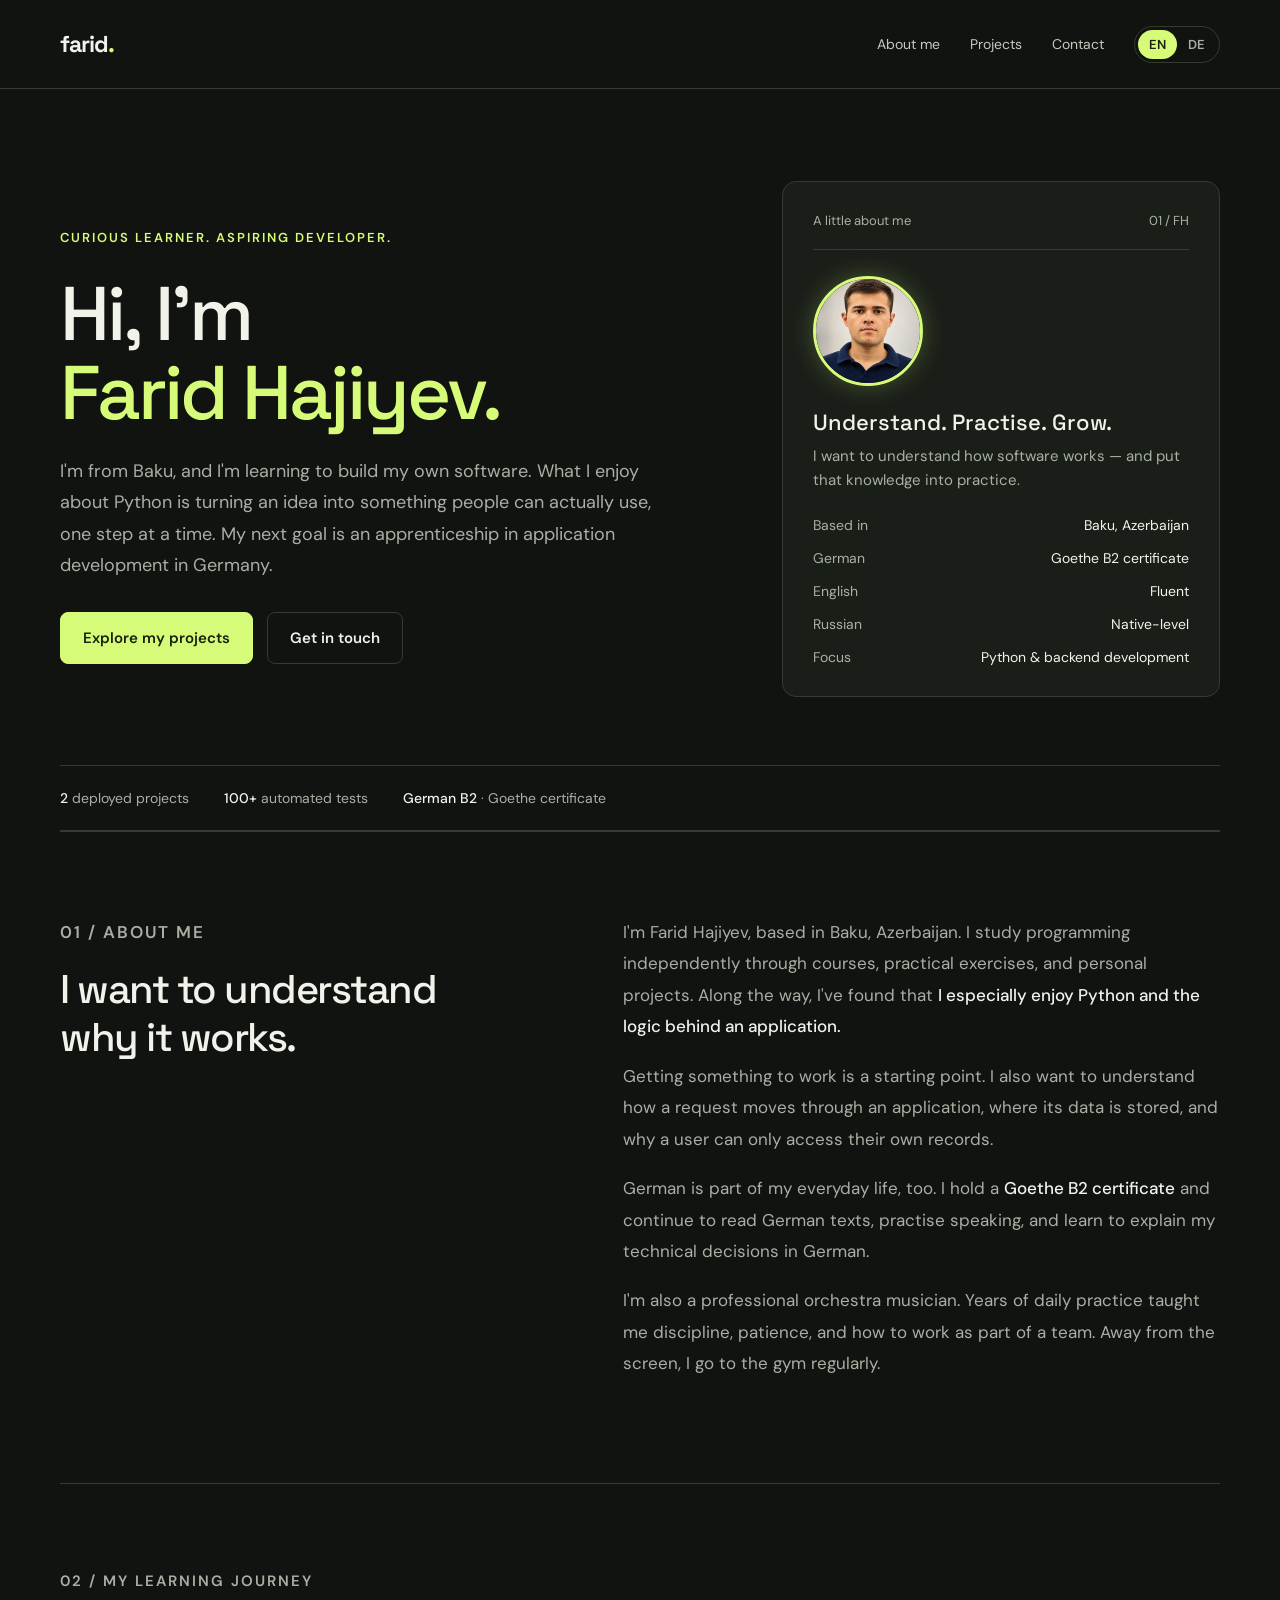
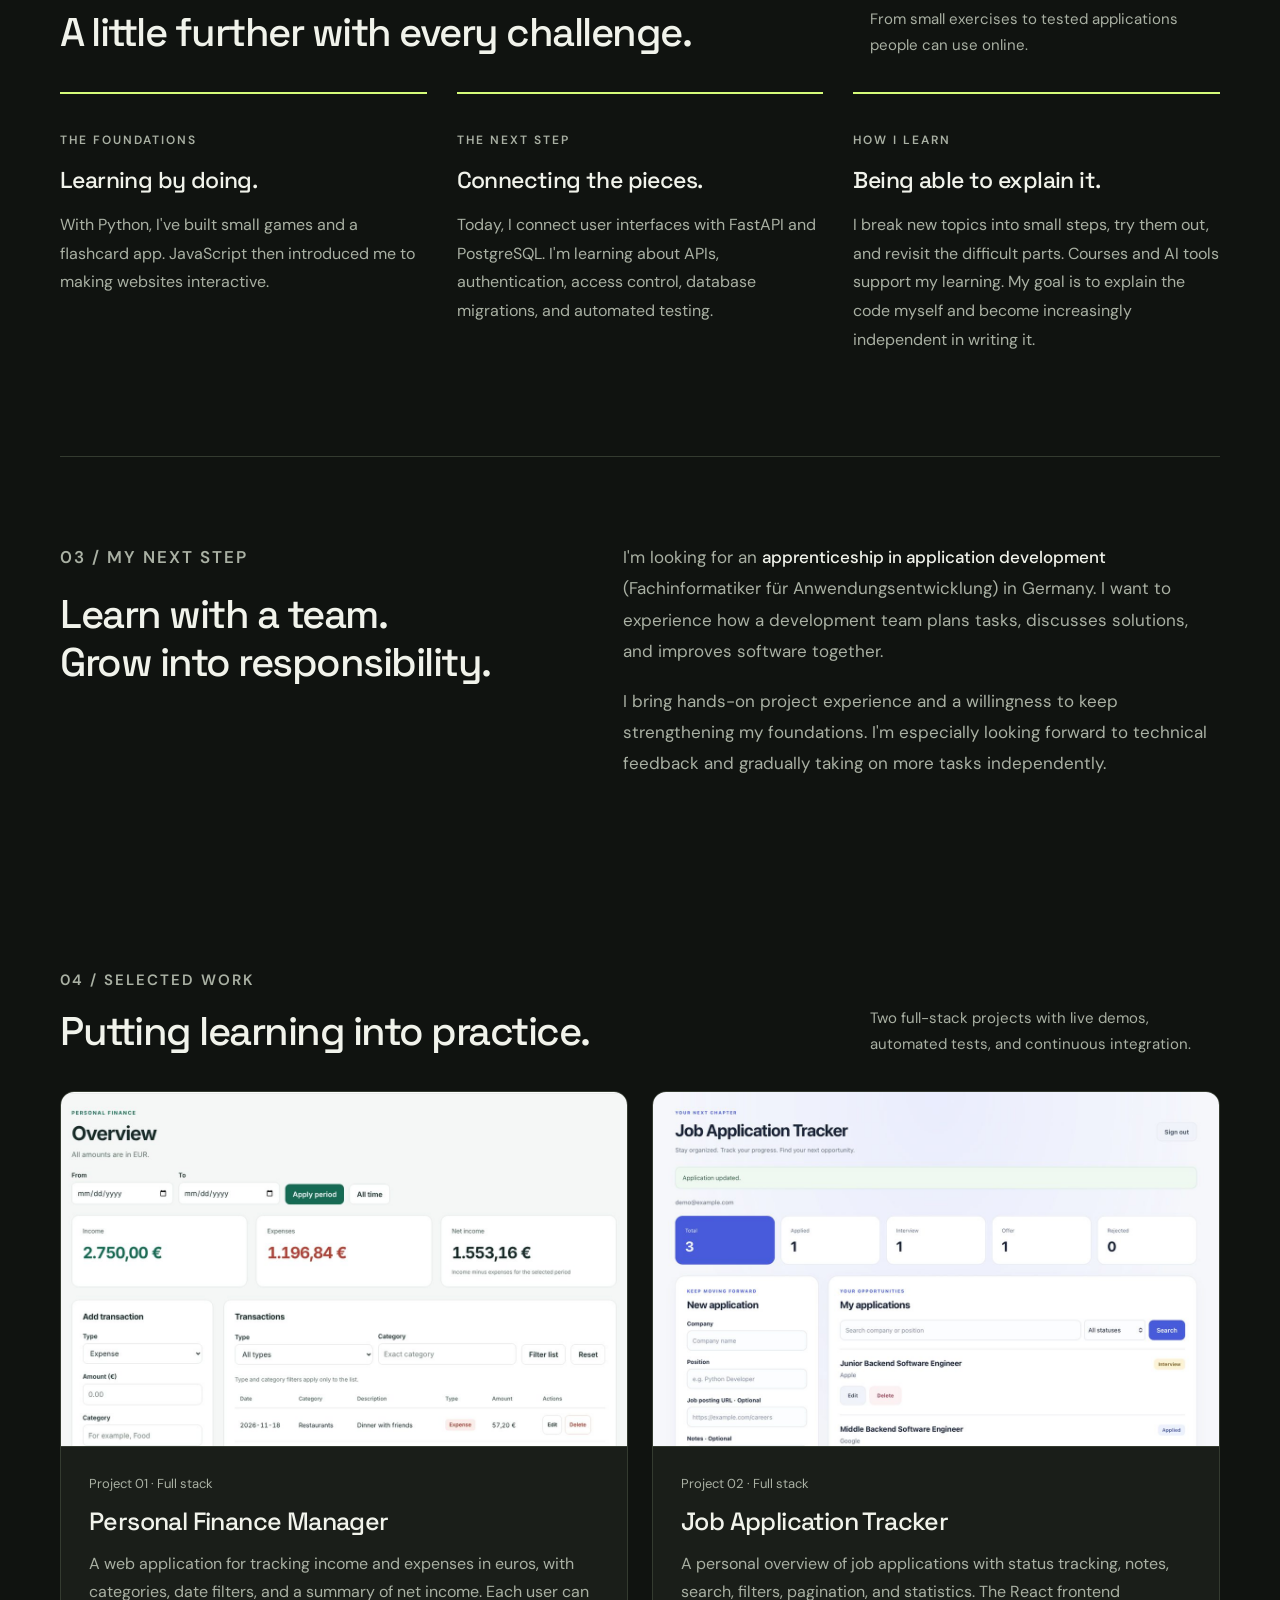
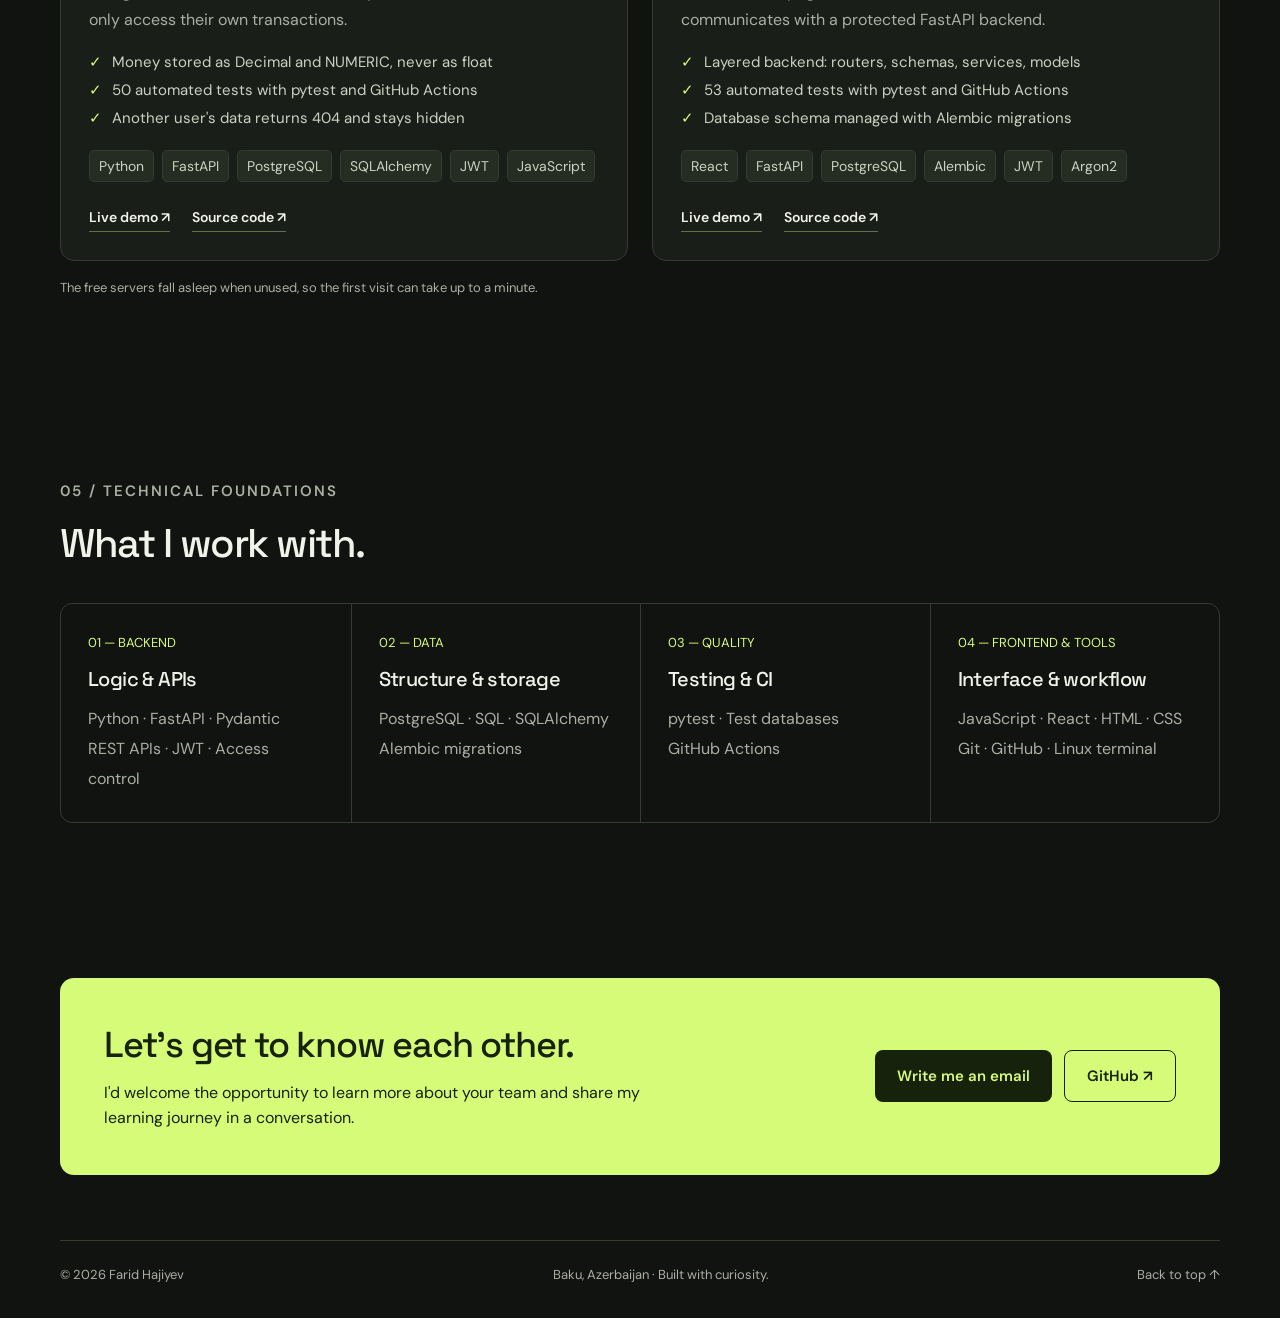
==== commit 487bd86d: "fix: correct language skills" ====
--- a/index.html
+++ b/index.html
@@ -58,7 +58,8 @@
         <dl class="facts">
           <div><dt data-i18n="facts.based">Based in</dt><dd data-i18n="facts.basedValue">Baku, Azerbaijan</dd></div>
           <div><dt data-i18n="facts.german">German</dt><dd data-i18n="facts.germanValue">Goethe B2 certificate</dd></div>
-          <div><dt data-i18n="facts.english">English</dt><dd>IELTS 7.0</dd></div>
+          <div><dt data-i18n="facts.english">English</dt><dd data-i18n="facts.englishValue">Fluent</dd></div>
+          <div><dt data-i18n="facts.russian">Russian</dt><dd data-i18n="facts.russianValue">Native-level</dd></div>
           <div><dt data-i18n="facts.focus">Focus</dt><dd data-i18n="facts.focusValue">Python &amp; backend development</dd></div>
         </dl>
       </aside>
